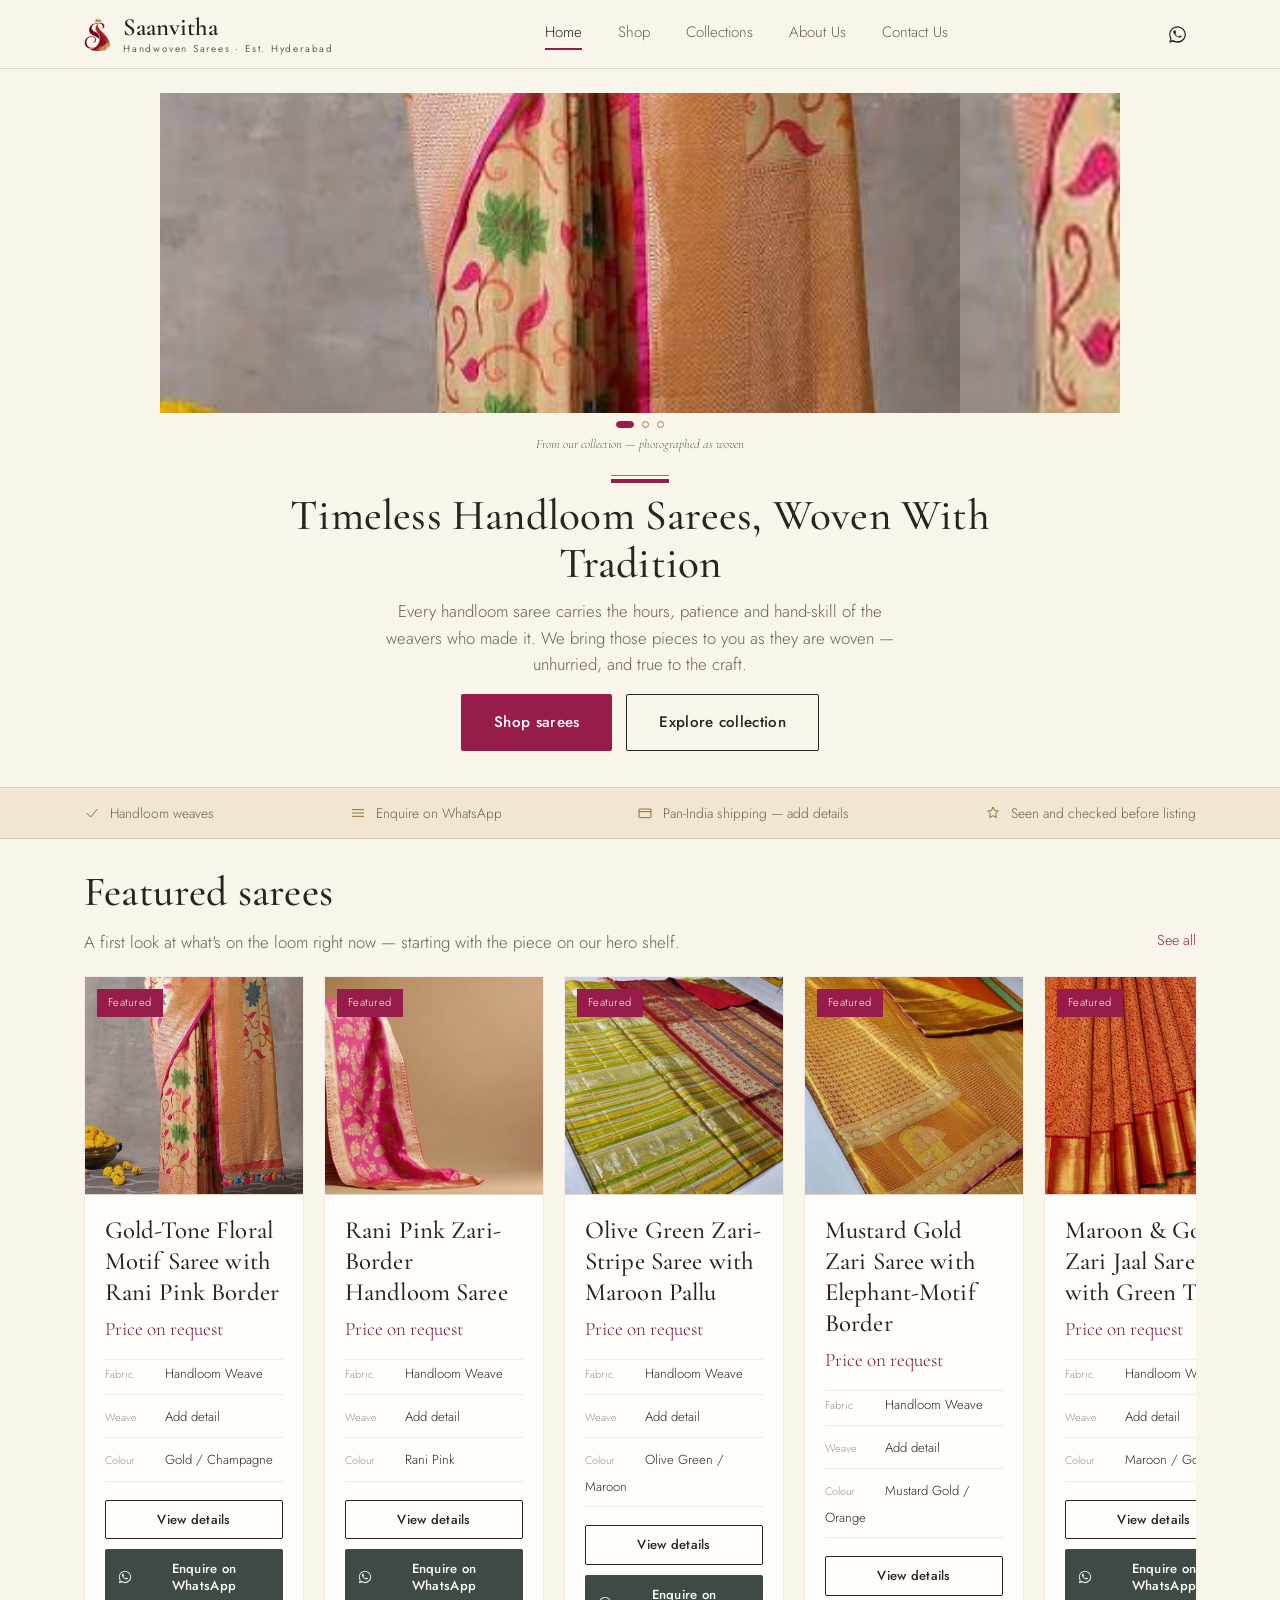
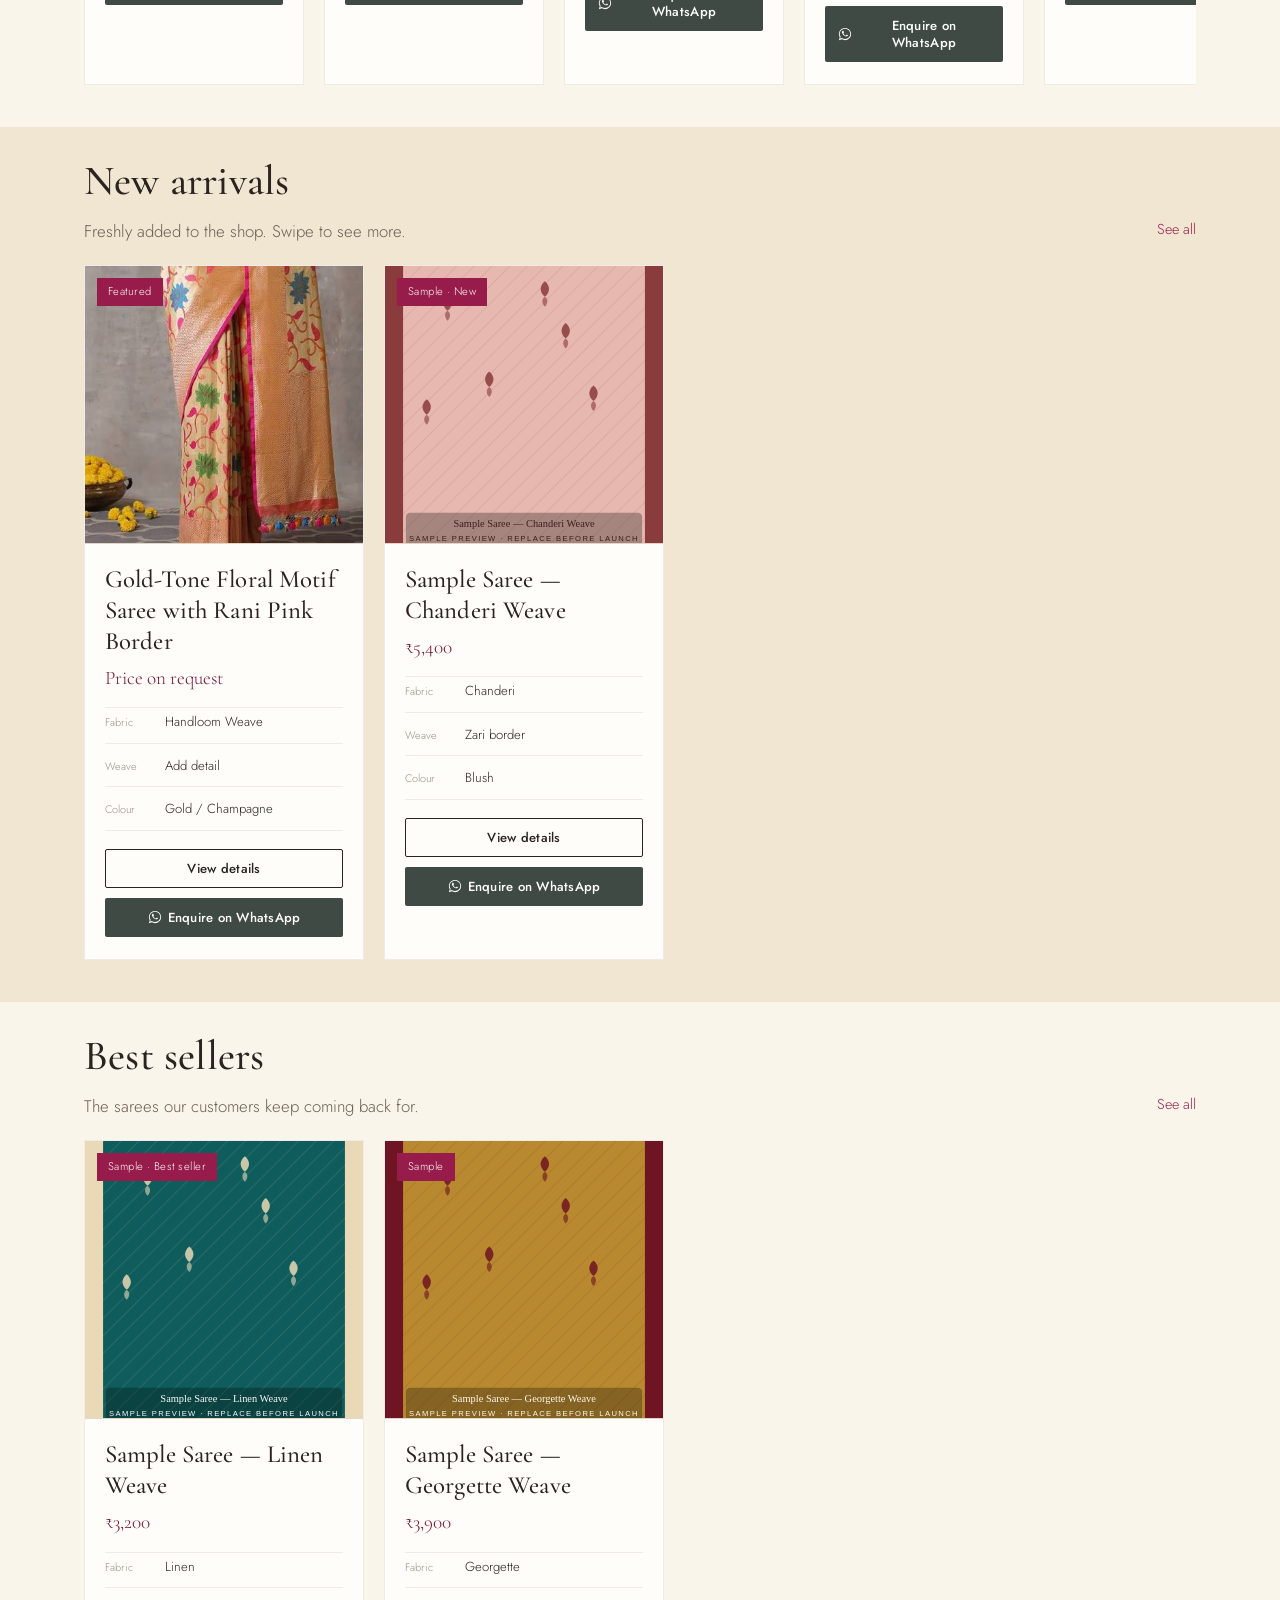
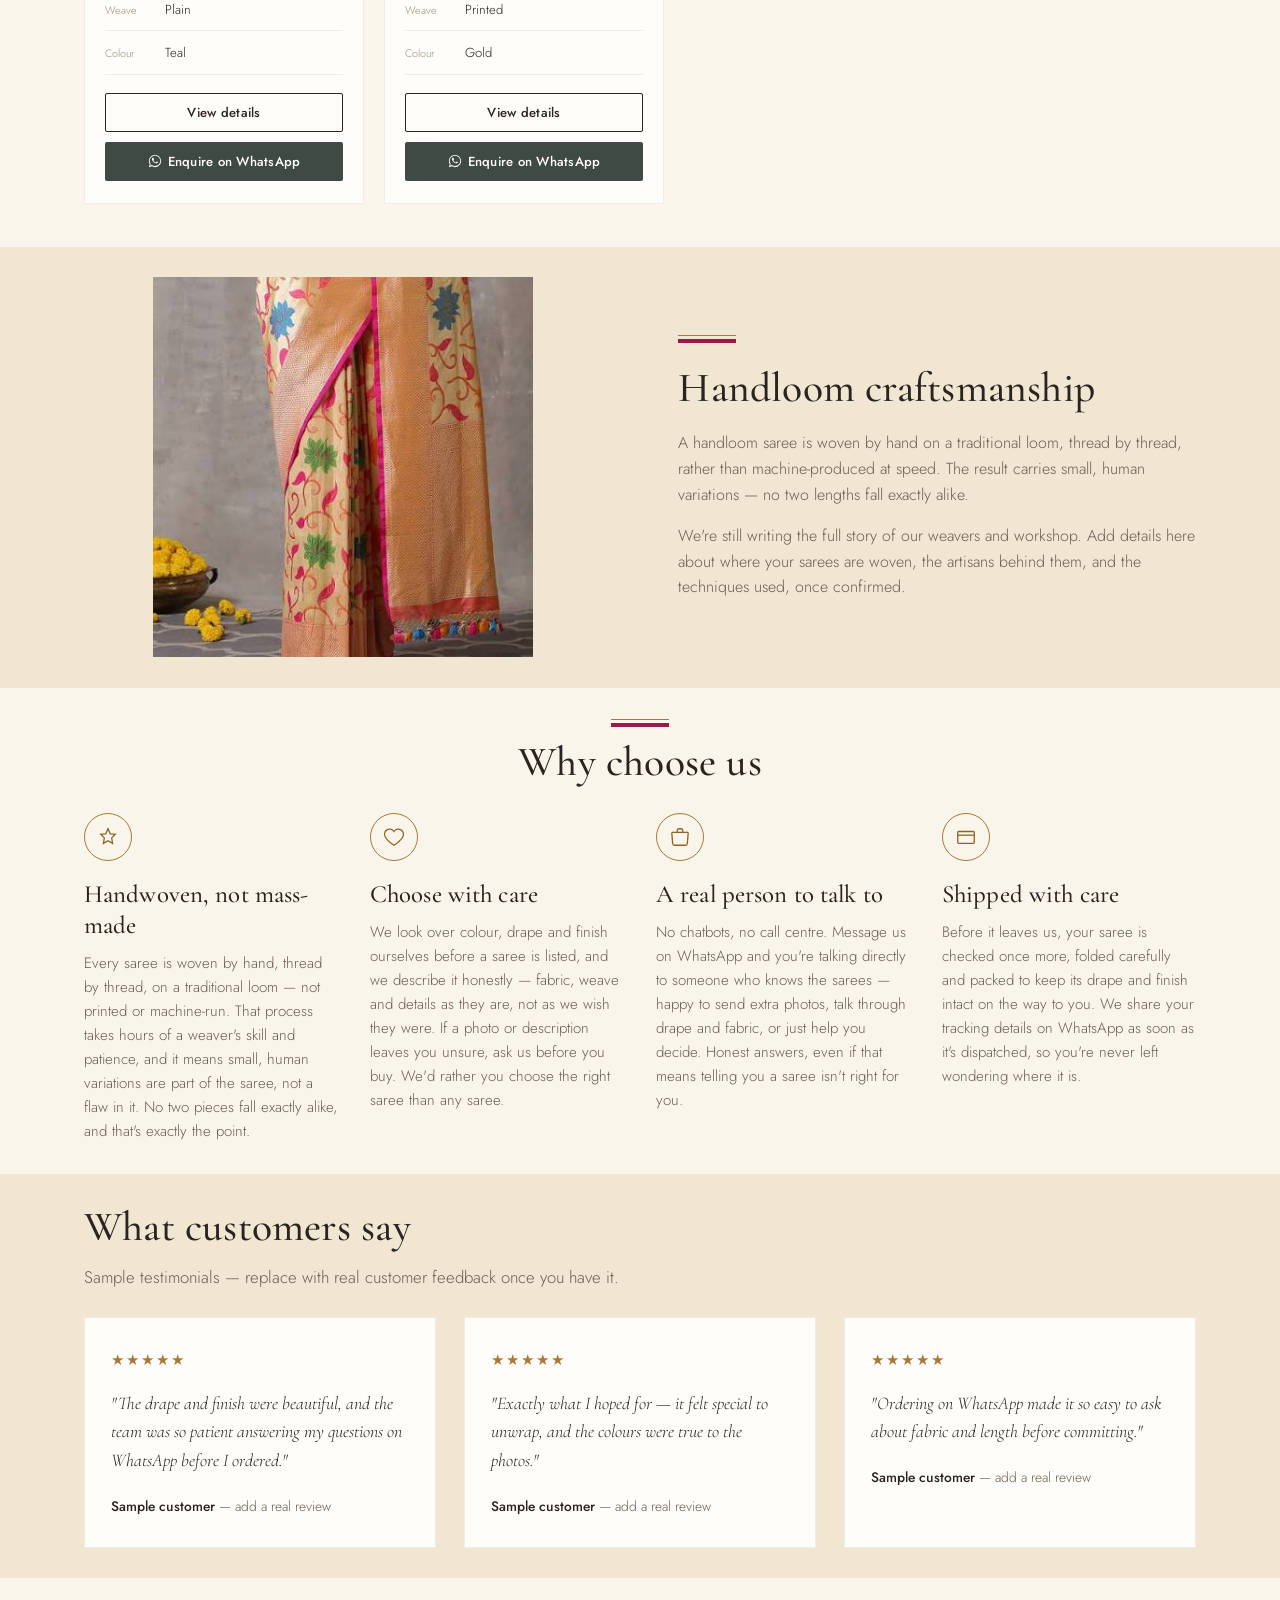
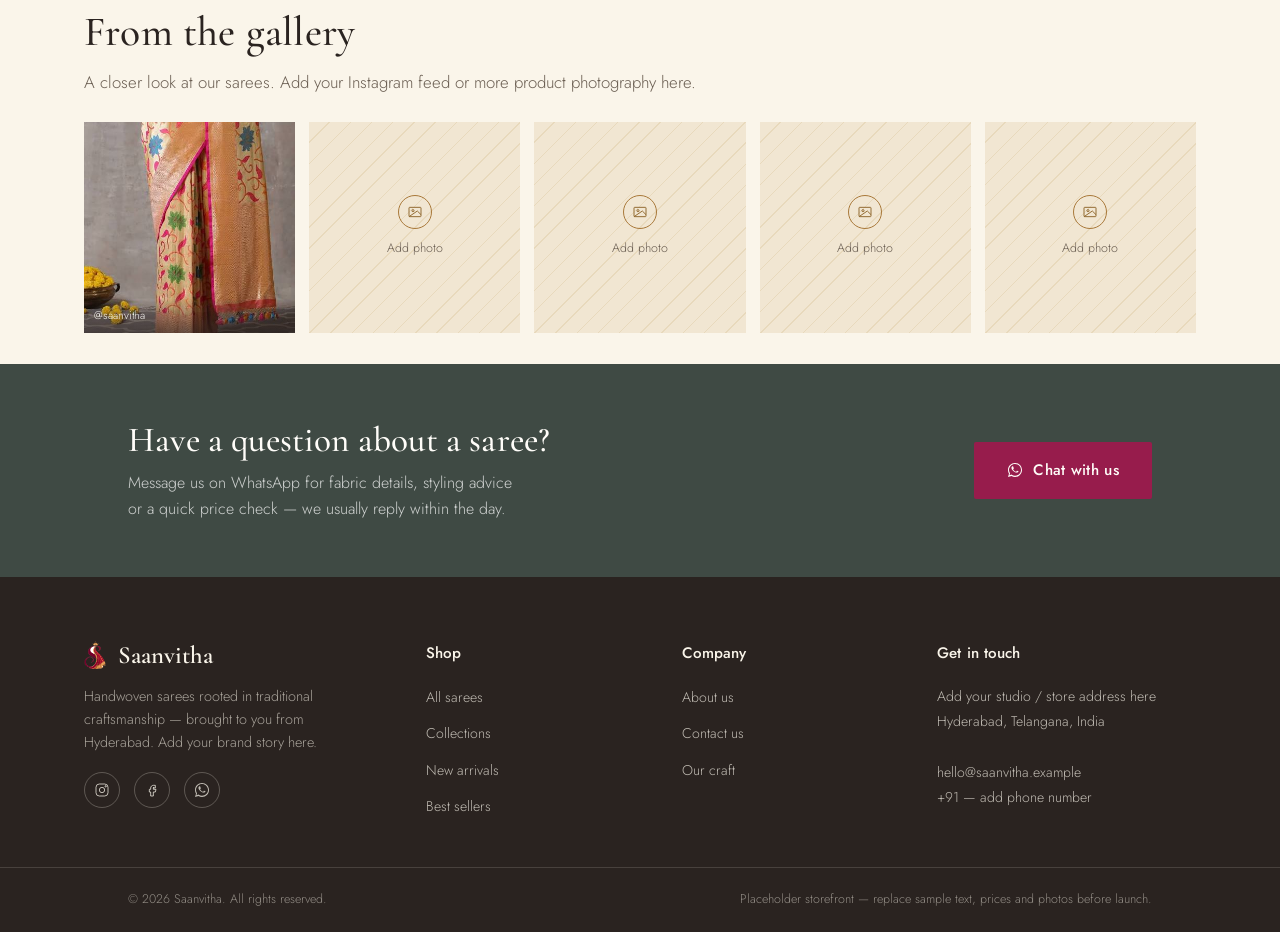
==== index.html @ 5c41a3f1 "Add files via upload featured sarees are uploaded" ====
<!DOCTYPE html>
<html lang="en">
<head>
<meta charset="UTF-8">
<meta name="viewport" content="width=device-width, initial-scale=1.0">
<!-- SVG favicon omitted: illustrated icon needs raster favicons for crisp small-size rendering -->
<link rel="icon" type="image/png" sizes="32x32" href="images/favicon-32.png">
<link rel="icon" type="image/png" sizes="192x192" href="images/favicon-192.png">
<link rel="apple-touch-icon" href="images/apple-touch-icon.png">
<link rel="preconnect" href="https://fonts.googleapis.com">
<link rel="preconnect" href="https://fonts.gstatic.com" crossorigin>
<link href="https://fonts.googleapis.com/css2?family=Cormorant+Garamond:ital,wght@0,400;0,500;0,600;1,400;1,500&family=Jost:wght@300;400;500;600&display=swap" rel="stylesheet">
<link rel="stylesheet" href="css/styles.css?v=26">
  <title>Timeless Handloom Sarees, Woven With Tradition | Saanvitha</title>
  <meta name="description" content="Shop authentic handloom sarees. Enquire and order directly on WhatsApp.">
</head>
<body>
  <header class="site-header">
    <div class="header-inner">
      <a href="index.html" class="brand"><img src="images/logo-icon-illustrated.png" alt="" class="brand-icon" width="27" height="34"><span class="brand-text">Saanvitha<span class="tagline">Handwoven Sarees &middot; Est. Hyderabad</span></span></a>
      <nav class="main-nav" aria-label="Primary">
        <a href="index.html" class="active">Home</a>
        <a href="shop.html">Shop</a>
        <a href="collections.html">Collections</a>
        <a href="about.html">About Us</a>
        <a href="contact.html">Contact Us</a>
      </nav>
      <div class="header-actions">
        <a href="https://wa.me/919999999999?text=Hi%20Saanvitha%2C%20I%20would%20like%20to%20know%20more%20about%20your%20sarees." target="_blank" rel="noopener" class="icon-btn" aria-label="Chat on WhatsApp">
          <svg viewBox="0 0 32 32" fill="currentColor"><path d="M16 2C8.3 2 2 8.3 2 16c0 2.6.7 5.1 2 7.3L2 30l6.9-1.8c2.1 1.2 4.5 1.8 7.1 1.8 7.7 0 14-6.3 14-14S23.7 2 16 2zm0 25.3c-2.3 0-4.5-.6-6.4-1.8l-.5-.3-4.1 1.1 1.1-4-.3-.5C4.6 20 4 18 4 16 4 9.4 9.4 4 16 4s12 5.4 12 12-5.4 11.3-12 11.3zm6.6-8.4c-.4-.2-2.1-1-2.4-1.2-.3-.1-.6-.2-.8.2-.2.4-.9 1.2-1.1 1.4-.2.2-.4.3-.8.1-.4-.2-1.6-.6-3-1.9-1.1-1-1.9-2.2-2.1-2.6-.2-.4 0-.6.2-.8.2-.2.4-.4.6-.7.2-.2.3-.4.4-.7.1-.3 0-.5 0-.7-.1-.2-.8-2-1.1-2.7-.3-.7-.6-.6-.8-.6h-.7c-.2 0-.6.1-.9.4-.3.4-1.2 1.1-1.2 2.8s1.2 3.2 1.4 3.4c.2.2 2.4 3.7 5.9 5.1.8.3 1.5.6 2 .7.8.3 1.6.2 2.2.1.7-.1 2.1-.9 2.4-1.7.3-.8.3-1.5.2-1.7-.1-.2-.3-.3-.7-.5z"/></svg>
        </a>
        <button class="menu-toggle" aria-label="Toggle menu" aria-expanded="false">
          <span></span><span></span><span></span>
        </button>
      </div>
    </div>
  </header>
  <nav class="mobile-nav" aria-label="Primary mobile">
        <a href="index.html" class="active">Home</a>
        <a href="shop.html">Shop</a>
        <a href="collections.html">Collections</a>
        <a href="about.html">About Us</a>
        <a href="contact.html">Contact Us</a>
      </nav>
  <section class="hero">
    <div class="container">
      <div class="hero-copy">
        <div class="kinara" aria-hidden="true"></div>
        <h1>Timeless Handloom Sarees, Woven With Tradition</h1>
        <p class="lede">Every handloom saree carries the hours, patience and hand-skill of the weavers who made it. We bring those pieces to you as they are woven &mdash; unhurried, and true to the craft.</p>
        <div class="hero-ctas">
          <a href="shop.html" class="btn btn-primary">Shop sarees</a>
          <a href="collections.html" class="btn btn-outline">Explore collection</a>
        </div>
      </div>
      <div class="hero-carousel" id="hero-carousel">
        <div class="frame-inner">
          <div class="hero-carousel-track" id="hero-carousel-track">
            <a href="product.html?id=real-01" class="hero-slide" aria-label="View this saree">
              <img src="images/heritage-saree.jpg" alt="Gold-tone handloom saree with a rani pink woven border and floral motifs, draped and photographed in studio" width="407" height="491">
            </a>
            <a href="product.html?id=real-01" class="hero-slide" aria-label="See the border detail on this saree">
              <img src="images/detail-border.jpg" alt="Close-up of the rani pink woven border and floral motifs on the saree" width="440" height="560">
            </a>
            <a href="collections.html" class="hero-slide" aria-label="Browse collections">
              <img src="images/detail-pallu.jpg" alt="Close-up of the pallu and tassel fringe on the saree" width="314" height="262">
            </a>
          </div>
        </div>
        <div class="hero-carousel-dots" id="hero-carousel-dots"></div>
        <p class="hero-carousel-caption">From our collection &mdash; photographed as woven</p>
      </div>
    </div>
  </section>

  <div class="trust-strip">
    <ul>
      <li><svg viewBox="0 0 24 24" fill="none" stroke="currentColor" stroke-width="1.4"><path d="M4 12l6 6L20 6"/></svg> Handloom weaves</li>
      <li><svg viewBox="0 0 24 24" fill="none" stroke="currentColor" stroke-width="1.4"><path d="M3 7h18M3 12h18M3 17h18"/></svg> Enquire on WhatsApp</li>
      <li><svg viewBox="0 0 24 24" fill="none" stroke="currentColor" stroke-width="1.4"><rect x="3" y="6" width="18" height="13" rx="1"/><path d="M3 10h18"/></svg> Pan-India shipping &mdash; add details</li>
      <li><svg viewBox="0 0 24 24" fill="none" stroke="currentColor" stroke-width="1.4"><path d="M12 3l2.5 5.5L20 9l-4 4 1 6-5-3-5 3 1-6-4-4 5.5-.5z"/></svg> Seen and checked before listing</li>
    </ul>
  </div>

  <section class="section">
    <div class="container">
      <div class="section-head-row">
        <div class="section-head">
          <h2>Featured sarees</h2>
          <p>A first look at what's on the loom right now &mdash; starting with the piece on our hero shelf.</p>
        </div>
        <a href="shop.html?section=featured" class="see-all">See all</a>
      </div>
      <div class="rail" id="featured-grid"></div>
    </div>
  </section>

  <section class="section alt">
    <div class="container">
      <div class="section-head-row">
        <div class="section-head">
          <h2>New arrivals</h2>
          <p>Freshly added to the shop. Swipe to see more.</p>
        </div>
        <a href="shop.html?section=new" class="see-all">See all</a>
      </div>
      <div class="rail" id="arrivals-rail"></div>
    </div>
  </section>

  <section class="section">
    <div class="container">
      <div class="section-head-row">
        <div class="section-head">
          <h2>Best sellers</h2>
          <p>The sarees our customers keep coming back for.</p>
        </div>
        <a href="shop.html?section=bestseller" class="see-all">See all</a>
      </div>
      <div class="rail" id="sellers-rail"></div>
    </div>
  </section>

  <section class="section alt" id="craft">
    <div class="container">
      <div class="story-block">
        <div class="story-media">
          <img src="images/heritage-saree.jpg" alt="Detail of the handwoven saree showing its border and floral motifs">
        </div>
        <div class="story-copy">
          <div class="kinara"></div>
          <h2>Handloom craftsmanship</h2>
          <p>A handloom saree is woven by hand on a traditional loom, thread by thread, rather than machine-produced at speed. The result carries small, human variations &mdash; no two lengths fall exactly alike.</p>
          <p>We're still writing the full story of our weavers and workshop. Add details here about where your sarees are woven, the artisans behind them, and the techniques used, once confirmed.</p>
        </div>
      </div>
    </div>
  </section>

  <section class="section">
    <div class="container">
      <div class="section-head center" style="margin-left:auto;margin-right:auto;">
        <div class="kinara" style="align-self:center;"></div>
        <h2>Why choose us</h2>
      </div>
      <div class="value-grid">
        <div class="value-card">
          <div class="icon"><svg viewBox="0 0 24 24" fill="none" stroke="currentColor" stroke-width="1.4"><path d="M12 3l2.5 5.5L20 9l-4 4 1 6-5-3-5 3 1-6-4-4 5.5-.5z"/></svg></div>
          <h3>Handwoven, not mass-made</h3>
          <p>Every saree is woven by hand, thread by thread, on a traditional loom &mdash; not printed or machine-run. That process takes hours of a weaver's skill and patience, and it means small, human variations are part of the saree, not a flaw in it. No two pieces fall exactly alike, and that's exactly the point.</p>
        </div>
        <div class="value-card">
          <div class="icon"><svg viewBox="0 0 24 24" fill="none" stroke="currentColor" stroke-width="1.4"><path d="M12 21s-7-4.5-9.5-9A5.5 5.5 0 0112 6a5.5 5.5 0 019.5 6c-2.5 4.5-9.5 9-9.5 9z"/></svg></div>
          <h3>Choose with care</h3>
          <p>We look over colour, drape and finish ourselves before a saree is listed, and we describe it honestly &mdash; fabric, weave and details as they are, not as we wish they were. If a photo or description leaves you unsure, ask us before you buy. We'd rather you choose the right saree than any saree.</p>
        </div>
        <div class="value-card">
          <div class="icon"><svg viewBox="0 0 24 24" fill="none" stroke="currentColor" stroke-width="1.4"><path d="M3 7h18M3 7l1 12a2 2 0 002 2h12a2 2 0 002-2L21 7M9 7V5a2 2 0 012-2h2a2 2 0 012 2v2"/></svg></div>
          <h3>A real person to talk to</h3>
          <p>No chatbots, no call centre. Message us on WhatsApp and you're talking directly to someone who knows the sarees &mdash; happy to send extra photos, talk through drape and fabric, or just help you decide. Honest answers, even if that means telling you a saree isn't right for you.</p>
        </div>
        <div class="value-card">
          <div class="icon"><svg viewBox="0 0 24 24" fill="none" stroke="currentColor" stroke-width="1.4"><rect x="3" y="6" width="18" height="13" rx="1"/><path d="M3 10h18"/></svg></div>
          <h3>Shipped with care</h3>
          <p>Before it leaves us, your saree is checked once more, folded carefully and packed to keep its drape and finish intact on the way to you. We share your tracking details on WhatsApp as soon as it's dispatched, so you're never left wondering where it is.</p>
        </div>
      </div>
    </div>
  </section>

  <section class="section alt">
    <div class="container">
      <div class="section-head">
        <h2>What customers say</h2>
        <p>Sample testimonials &mdash; replace with real customer feedback once you have it.</p>
      </div>
      <div class="testimonial-grid">
        <div class="testimonial">
          <div class="stars">&#9733;&#9733;&#9733;&#9733;&#9733;</div>
          <p>"The drape and finish were beautiful, and the team was so patient answering my questions on WhatsApp before I ordered."</p>
          <footer><strong>Sample customer</strong> &mdash; add a real review</footer>
        </div>
        <div class="testimonial">
          <div class="stars">&#9733;&#9733;&#9733;&#9733;&#9733;</div>
          <p>"Exactly what I hoped for &mdash; it felt special to unwrap, and the colours were true to the photos."</p>
          <footer><strong>Sample customer</strong> &mdash; add a real review</footer>
        </div>
        <div class="testimonial">
          <div class="stars">&#9733;&#9733;&#9733;&#9733;&#9733;</div>
          <p>"Ordering on WhatsApp made it so easy to ask about fabric and length before committing."</p>
          <footer><strong>Sample customer</strong> &mdash; add a real review</footer>
        </div>
      </div>
    </div>
  </section>

  <section class="section">
    <div class="container">
      <div class="section-head">
        <h2>From the gallery</h2>
        <p>A closer look at our sarees. Add your Instagram feed or more product photography here.</p>
      </div>
      <div class="gallery-grid">
        <div class="g-item real"><img src="images/heritage-saree.jpg" alt="Handloom saree detail"></div>
        <div class="g-item"><div class="placeholder-media"><div class="ph-mark"><svg viewBox="0 0 24 24" fill="none" stroke="currentColor" stroke-width="1.4"><rect x="3" y="5" width="18" height="14" rx="1"/><circle cx="9" cy="10" r="1.6"/><path d="M21 16l-5.5-5.5L3 19"/></svg></div><span>Add photo</span></div></div>
        <div class="g-item"><div class="placeholder-media"><div class="ph-mark"><svg viewBox="0 0 24 24" fill="none" stroke="currentColor" stroke-width="1.4"><rect x="3" y="5" width="18" height="14" rx="1"/><circle cx="9" cy="10" r="1.6"/><path d="M21 16l-5.5-5.5L3 19"/></svg></div><span>Add photo</span></div></div>
        <div class="g-item"><div class="placeholder-media"><div class="ph-mark"><svg viewBox="0 0 24 24" fill="none" stroke="currentColor" stroke-width="1.4"><rect x="3" y="5" width="18" height="14" rx="1"/><circle cx="9" cy="10" r="1.6"/><path d="M21 16l-5.5-5.5L3 19"/></svg></div><span>Add photo</span></div></div>
        <div class="g-item"><div class="placeholder-media"><div class="ph-mark"><svg viewBox="0 0 24 24" fill="none" stroke="currentColor" stroke-width="1.4"><rect x="3" y="5" width="18" height="14" rx="1"/><circle cx="9" cy="10" r="1.6"/><path d="M21 16l-5.5-5.5L3 19"/></svg></div><span>Add photo</span></div></div>
      </div>
    </div>
  </section>
  <section class="wa-banner">
    <div class="container">
      <div>
        <h2>Have a question about a saree?</h2>
        <p>Message us on WhatsApp for fabric details, styling advice or a quick price check &mdash; we usually reply within the day.</p>
      </div>
      <a href="https://wa.me/919999999999?text=Hi%20Saanvitha%2C%20I%20have%20a%20question%20about%20your%20sarees." target="_blank" rel="noopener" class="btn btn-primary">
        <svg class="wa-icon" viewBox="0 0 32 32" fill="currentColor"><path d="M16 2C8.3 2 2 8.3 2 16c0 2.6.7 5.1 2 7.3L2 30l6.9-1.8c2.1 1.2 4.5 1.8 7.1 1.8 7.7 0 14-6.3 14-14S23.7 2 16 2zm0 25.3c-2.3 0-4.5-.6-6.4-1.8l-.5-.3-4.1 1.1 1.1-4-.3-.5C4.6 20 4 18 4 16 4 9.4 9.4 4 16 4s12 5.4 12 12-5.4 11.3-12 11.3zm6.6-8.4c-.4-.2-2.1-1-2.4-1.2-.3-.1-.6-.2-.8.2-.2.4-.9 1.2-1.1 1.4-.2.2-.4.3-.8.1-.4-.2-1.6-.6-3-1.9-1.1-1-1.9-2.2-2.1-2.6-.2-.4 0-.6.2-.8.2-.2.4-.4.6-.7.2-.2.3-.4.4-.7.1-.3 0-.5 0-.7-.1-.2-.8-2-1.1-2.7-.3-.7-.6-.6-.8-.6h-.7c-.2 0-.6.1-.9.4-.3.4-1.2 1.1-1.2 2.8s1.2 3.2 1.4 3.4c.2.2 2.4 3.7 5.9 5.1.8.3 1.5.6 2 .7.8.3 1.6.2 2.2.1.7-.1 2.1-.9 2.4-1.7.3-.8.3-1.5.2-1.7-.1-.2-.3-.3-.7-.5z"/></svg>
        Chat with us
      </a>
    </div>
  </section>

  <footer class="site-footer">
    <div class="footer-top">
      <div class="footer-brand">
        <a href="index.html" class="brand"><img src="images/logo-icon-illustrated.png" alt="" class="brand-icon" width="22" height="28"><span class="brand-text">Saanvitha</span></a>
        <p>Handwoven sarees rooted in traditional craftsmanship &mdash; brought to you from Hyderabad. Add your brand story here.</p>
        <div class="social-row">
          <a href="#" aria-label="Instagram"><svg viewBox="0 0 24 24" fill="none" stroke="currentColor" stroke-width="1.5"><rect x="3" y="3" width="18" height="18" rx="5"/><circle cx="12" cy="12" r="4"/><circle cx="17.5" cy="6.5" r="1"/></svg></a>
          <a href="#" aria-label="Facebook"><svg viewBox="0 0 24 24" fill="none" stroke="currentColor" stroke-width="1.5"><path d="M14 9h3V5h-3c-2.2 0-4 1.8-4 4v2H8v4h2v6h4v-6h3l1-4h-4V9c0-.6.4-1 1-1z"/></svg></a>
          <a href="https://wa.me/919999999999?text=Hi%20Saanvitha%21" target="_blank" rel="noopener" aria-label="WhatsApp"><svg viewBox="0 0 32 32" fill="currentColor"><path d="M16 2C8.3 2 2 8.3 2 16c0 2.6.7 5.1 2 7.3L2 30l6.9-1.8c2.1 1.2 4.5 1.8 7.1 1.8 7.7 0 14-6.3 14-14S23.7 2 16 2zm0 25.3c-2.3 0-4.5-.6-6.4-1.8l-.5-.3-4.1 1.1 1.1-4-.3-.5C4.6 20 4 18 4 16 4 9.4 9.4 4 16 4s12 5.4 12 12-5.4 11.3-12 11.3zm6.6-8.4c-.4-.2-2.1-1-2.4-1.2-.3-.1-.6-.2-.8.2-.2.4-.9 1.2-1.1 1.4-.2.2-.4.3-.8.1-.4-.2-1.6-.6-3-1.9-1.1-1-1.9-2.2-2.1-2.6-.2-.4 0-.6.2-.8.2-.2.4-.4.6-.7.2-.2.3-.4.4-.7.1-.3 0-.5 0-.7-.1-.2-.8-2-1.1-2.7-.3-.7-.6-.6-.8-.6h-.7c-.2 0-.6.1-.9.4-.3.4-1.2 1.1-1.2 2.8s1.2 3.2 1.4 3.4c.2.2 2.4 3.7 5.9 5.1.8.3 1.5.6 2 .7.8.3 1.6.2 2.2.1.7-.1 2.1-.9 2.4-1.7.3-.8.3-1.5.2-1.7-.1-.2-.3-.3-.7-.5z"/></svg></a>
        </div>
      </div>
      <div class="footer-col">
        <h4>Shop</h4>
        <ul>
          <li><a href="shop.html">All sarees</a></li>
          <li><a href="collections.html">Collections</a></li>
          <li><a href="shop.html">New arrivals</a></li>
          <li><a href="shop.html">Best sellers</a></li>
        </ul>
      </div>
      <div class="footer-col">
        <h4>Company</h4>
        <ul>
          <li><a href="about.html">About us</a></li>
          <li><a href="contact.html">Contact us</a></li>
          <li><a href="about.html#craft">Our craft</a></li>
        </ul>
      </div>
      <div class="footer-col">
        <h4>Get in touch</h4>
        <address>
          Add your studio / store address here<br>
          Hyderabad, Telangana, India<br><br>
          <a href="mailto:hello@saanvitha.example">hello@saanvitha.example</a><br>
          <a href="tel:+91XXXXXXXXXX">+91 &mdash; add phone number</a>
        </address>
      </div>
    </div>
    <div class="footer-bottom">
      <div class="container">
        <span>&copy; 2026 Saanvitha. All rights reserved.</span>
        <span>Placeholder storefront &mdash; replace sample text, prices and photos before launch.</span>
      </div>
    </div>
  </footer>

  <script src="js/products.js?v=26"></script>
  <script src="js/main.js?v=26"></script>
</body>
</html>
---- css/styles.css ----
/* =========================================================
   Saanvitha — Design System
   A premium handloom-saree storefront.
   Palette, type and the "kinara" (border) motif are drawn
   directly from the uploaded saree: warm gold ground, deep
   rani-pink border, muted teal backdrop, marigold accents.
   ========================================================= */

:root{
  --cream:      #FAF5EA;
  --paper:      #F1E6D2;
  --paper-deep: #E8D9BC;
  --ink:        #2A2320;
  --ink-soft:   #6B5F53;
  --ink-faint:  #9C9084;
  --gold:       #A9793A;
  --gold-deep:  #8C6428;
  --rani:       #971C4C;
  --rani-deep:  #77163C;
  --teal:       #3F4A44;
  --teal-deep:  #2E3733;
  --line:       rgba(42,35,32,0.14);
  --line-soft:  rgba(42,35,32,0.08);
  --white:      #FFFDF9;

  --radius: 2px;
  --radius-lg: 3px;

  --font-display: "Cormorant Garamond", "Times New Roman", serif;
  --font-body: "Jost", "Segoe UI", sans-serif;

  --maxw: 1240px;
  --gutter: clamp(20px, 5vw, 64px);

  --ease: cubic-bezier(.4,0,.2,1);
}

*, *::before, *::after{ box-sizing: border-box; }
html{ scroll-behavior: smooth; overflow-x: hidden; width: 100%; }

@media (prefers-reduced-motion: reduce){
  html{ scroll-behavior: auto; }
  *, *::before, *::after{ animation-duration: 0.001ms !important; animation-iteration-count: 1 !important; transition-duration: 0.001ms !important; }
}

body{
  margin:0;
  overflow-x: hidden;
  width: 100%;
  max-width: 100vw;
  background: var(--cream);
  color: var(--ink);
  font-family: var(--font-body);
  font-weight: 300;
  font-size: 16px;
  line-height: 1.6;
  -webkit-font-smoothing: antialiased;
}

img{ max-width:100%; display:block; }
a{ color:inherit; text-decoration:none; }
ul{ margin:0; padding:0; list-style:none; }
button{ font-family:inherit; cursor:pointer; }
input, select{ font-family:inherit; }

h1,h2,h3,h4{
  font-family: var(--font-display);
  font-weight: 500;
  color: var(--ink);
  margin: 0;
  letter-spacing: 0.005em;
}

h1{ font-size: clamp(2.4rem, 5vw, 4rem); line-height: 1.08; font-weight: 500; }
h2{ font-size: clamp(1.8rem, 3.4vw, 2.6rem); line-height: 1.15; }
h3{ font-size: clamp(1.3rem, 2vw, 1.55rem); line-height: 1.25; }

p{ margin: 0; }

.container{
  max-width: var(--maxw);
  margin: 0 auto;
  padding: 0 var(--gutter);
}

:focus-visible{
  outline: 2px solid var(--rani);
  outline-offset: 3px;
}

/* ---------- Kinara motif: the site's signature mark ----------
   Two stacked rules — a fine gold thread over a broader rani-pink
   band — echo the woven border that runs along the saree itself.
   Used wherever the design needs one deliberate accent. */
.kinara{
  width: 58px;
  height: 8px;
  position: relative;
}
.kinara::before, .kinara::after{
  content:"";
  position:absolute;
  left:0;
  width:100%;
}
.kinara::before{ top:0; height:1px; background: var(--gold); }
.kinara::after{ top:4px; height:4px; background: var(--rani); }

.kinara-rule{
  border: none;
  border-top: 1px solid var(--gold);
  position: relative;
  margin: 0;
}
.kinara-rule::after{
  content:"";
  display:block;
  height:3px;
  background: var(--rani);
  width: 100%;
  margin-top: 3px;
}

.section-head{
  display:flex;
  flex-direction: column;
  align-items: flex-start;
  gap: 12px;
  margin-bottom: 26px;
  max-width: 640px;
}
.section-head.center{ align-items:center; text-align:center; margin-left:auto; margin-right:auto; }

.section-head-row{
  display:flex;
  justify-content:space-between;
  align-items:flex-end;
  gap:20px;
  margin-bottom:20px;
  flex-wrap:wrap;
}
.section-head-row .section-head{ margin-bottom:0; }
.see-all{
  font-size:0.9rem;
  color: var(--rani);
  white-space:nowrap;
  padding-bottom:3px;
  border-bottom:1px solid transparent;
  transition: border-color .2s var(--ease);
  flex:none;
  margin-left: auto;
}
.see-all:hover{ border-bottom-color: var(--rani); }
.section-head p{ color: var(--ink-soft); font-size: 1.05rem; }

/* ---------- Buttons ---------- */
.btn{
  display: inline-flex;
  align-items: center;
  gap: 10px;
  min-width: 0;
  padding: 15px 32px;
  font-family: var(--font-body);
  font-size: 0.95rem;
  font-weight: 500;
  letter-spacing: 0.02em;
  border: 1px solid transparent;
  border-radius: var(--radius);
  transition: background-color .25s var(--ease), color .25s var(--ease), border-color .25s var(--ease);
  white-space: nowrap;
}
.btn-primary{
  background: var(--rani);
  color: var(--white);
}
.btn-primary:hover{ background: var(--rani-deep); }

.btn-outline{
  background: transparent;
  color: var(--ink);
  border-color: var(--ink);
}
.btn-outline:hover{ background: var(--ink); color: var(--cream); }

.btn-ghost{
  background: transparent;
  color: var(--rani);
  border-color: var(--rani);
}
.btn-ghost:hover{ background: var(--rani); color: var(--white); }

.btn-whatsapp{
  background: var(--teal);
  color: var(--white);
}
.btn-whatsapp:hover{ background: var(--teal-deep); }

.btn-block{ width:100%; justify-content:center; }
.btn-sm{ padding: 10px 16px; font-size: 0.85rem; white-space: normal; text-align: center; line-height: 1.3; }

.wa-icon{ width:16px; height:16px; flex:none; }

/* ---------- Header ---------- */
.site-header{
  position: sticky;
  top: 0;
  z-index: 40;
  background: rgba(250,245,234,0.94);
  backdrop-filter: blur(6px);
  border-bottom: 1px solid var(--line);
}
.header-inner{
  display:flex;
  align-items:center;
  justify-content: space-between;
  padding: 14px var(--gutter);
  max-width: var(--maxw);
  margin: 0 auto;
  gap: 24px;
}
.brand{
  font-family: var(--font-display);
  font-size: 1.55rem;
  font-weight: 600;
  color: var(--ink);
  display:flex;
  flex-direction: row;
  align-items: center;
  gap: 12px;
  line-height: 1.05;
}
.brand-icon{ height:34px; width:auto; flex:none; }
.brand-text{ display:flex; flex-direction:column; }
.brand-text .tagline{
  font-family: var(--font-body);
  font-size: 0.62rem;
  font-weight: 400;
  letter-spacing: 0.18em;
  color: var(--ink-soft);
  margin-top: 4px;
}
.footer-brand .brand-icon{ height:28px; filter: brightness(1.1); }

.main-nav{ display:flex; gap: 36px; }
.main-nav a{
  font-size: 0.94rem;
  color: var(--ink-soft);
  position: relative;
  padding-bottom: 4px;
  transition: color .2s var(--ease);
}
.main-nav a:hover, .main-nav a.active{ color: var(--ink); }
.main-nav a.active::after{
  content:"";
  position:absolute;
  left:0; right:0; bottom:-2px;
  height:2px;
  background: var(--rani);
}

/* Mobile off-canvas menu — a separate element from .main-nav (not nested inside
   the sticky header), so position:fixed works correctly even in strict WebKit
   in-app browsers. Hidden by default; only shown and made fixed inside the
   mobile media query below. */
.mobile-nav{ display:none; }

.header-actions{ display:flex; align-items:center; gap: 18px; }
.icon-btn{
  width:38px; height:38px;
  display:flex; align-items:center; justify-content:center;
  color: var(--ink);
}
.icon-btn svg{ width:19px; height:19px; }

.menu-toggle{
  display:none;
  width:40px; height:40px;
  border:none; background:none;
  flex-direction: column;
  align-items:center;
  justify-content:center;
  gap:5px;
}
.menu-toggle span{
  width:22px; height:1px; background: var(--ink); display:block;
  transition: transform .25s var(--ease), opacity .25s var(--ease);
}
.menu-toggle.open span:nth-child(1){ transform: translateY(6px) rotate(45deg); }
.menu-toggle.open span:nth-child(2){ opacity:0; }
.menu-toggle.open span:nth-child(3){ transform: translateY(-6px) rotate(-45deg); }

/* ---------- Hero ---------- */
.hero{
  padding: clamp(16px, 2vw, 24px) 0 clamp(24px, 3vw, 36px);
  position: relative;
  overflow: hidden;
}
.hero .container{
  display:flex;
  flex-direction: column;
  align-items: center;
  text-align: center;
  gap: clamp(14px, 2vw, 20px);
}
.hero-copy{ display:flex; flex-direction:column; align-items:center; max-width:720px; }
.hero-copy .kinara{ margin: 0 auto 8px; }
.hero-copy .eyebrow-mark{ margin-bottom: 8px; }
.hero-copy h1{ margin-bottom: 10px; font-size: clamp(1.9rem, 3.4vw, 2.7rem); line-height: 1.12; }
.hero-copy .lede{
  font-size: 1.05rem;
  color: var(--ink-soft);
  max-width: 52ch;
  margin-bottom: 16px;
}
.hero-ctas{ display:flex; gap:14px; flex-wrap:wrap; justify-content:center; }

.hero-carousel{
  position: relative;
  justify-self: center;
  width: 100%;
  max-width: 960px;
  order: -1;
}
.hero-carousel .frame-inner{
  background: transparent;
  padding: 0;
  overflow: hidden;
}
.hero-carousel-track{
  display:flex;
  aspect-ratio: 5/2;
  max-height: 320px;
  background: var(--paper);
  transition: transform .55s var(--ease);
  touch-action: pan-y;
}
.hero-slide{
  flex: 0 0 100%;
  width: 100%;
  height: 100%;
  display:block;
}
.hero-slide img{
  width:100%; height:100%; object-fit:cover;
  pointer-events: none;
  -webkit-user-drag: none;
}
.hero-carousel-dots{
  display:flex;
  justify-content:center;
  gap:8px;
  margin-top:8px;
}
.hero-carousel-dots button{
  width:7px; height:7px;
  padding:0;
  border-radius:50%;
  border:1px solid var(--gold);
  background: transparent;
  transition: background-color .2s var(--ease), width .2s var(--ease);
}
.hero-carousel-dots button.active{
  background: var(--rani);
  border-color: var(--rani);
  width:18px;
  border-radius:4px;
}
.hero-carousel-caption{
  margin-top: 6px;
  text-align:center;
  font-size: 0.8rem;
  color: var(--ink-soft);
  font-style: italic;
  font-family: var(--font-display);
}
.hero-carousel .kinara{ margin: 0 auto 14px; }

/* ---------- Marquee / trust strip ---------- */
.trust-strip{
  border-top: 1px solid var(--line);
  border-bottom: 1px solid var(--line);
  background: var(--paper);
}
.trust-strip ul{
  display:flex;
  justify-content: space-between;
  flex-wrap: wrap;
  gap: 14px 32px;
  padding: 14px var(--gutter);
  max-width: var(--maxw);
  margin: 0 auto;
}
.trust-strip li{
  font-size: 0.86rem;
  color: var(--ink-soft);
  display:flex; align-items:center; gap:10px;
}
.trust-strip li svg{ width:16px; height:16px; color: var(--gold-deep); flex:none; }

/* ---------- Sections ---------- */
.section{ padding: clamp(24px, 2.4vw, 36px) 0; }
.section.alt{ background: var(--paper); }
.section-foot{ margin-top: 40px; }

/* ---------- Product grid & cards ---------- */
.product-grid{
  display:grid;
  grid-template-columns: repeat(4, 1fr);
  gap: clamp(20px, 3vw, 34px);
}
.rail{
  display:grid;
  grid-auto-flow: column;
  grid-auto-columns: minmax(220px, 280px);
  gap: 20px;
  overflow-x: auto;
  padding-bottom: 12px;
  scroll-snap-type: x proximity;
  width: 100%;
  min-width: 0;
}
.rail .product-card{ scroll-snap-align: start; }
.rail::-webkit-scrollbar{ height:6px; }
.rail::-webkit-scrollbar-thumb{ background: var(--line); }

.product-card{
  background: var(--white);
  border: 1px solid var(--line-soft);
  transition: box-shadow .3s var(--ease), transform .3s var(--ease);
}
.product-card:hover{ box-shadow: 0 24px 48px -30px rgba(42,35,32,0.4); transform: translateY(-3px); }

.card-media{
  display:block;
  position:relative;
  aspect-ratio: 1/1;
  background: var(--paper);
  overflow:hidden;
  border-bottom: 1px solid var(--line-soft);
}
.card-media img{ width:100%; height:100%; object-fit:cover; transition: transform .5s var(--ease); }
.product-card:hover .card-media img{ transform: scale(1.045); }

.card-tag{
  position:absolute; top:12px; left:12px;
  background: var(--rani); color: var(--white);
  font-size: 0.7rem; letter-spacing:0.04em;
  padding: 5px 11px;
}

.placeholder-media{
  width:100%; height:100%;
  display:flex; flex-direction:column; align-items:center; justify-content:center; gap:10px;
  background:
    repeating-linear-gradient(135deg, var(--paper) 0px, var(--paper) 14px, var(--paper-deep) 14px, var(--paper-deep) 15px);
  color: var(--ink-soft);
  text-align:center;
  padding: 20px;
}
.placeholder-media .ph-mark{
  width:34px; height:34px;
  border: 1px solid var(--gold);
  border-radius: 50%;
  display:flex; align-items:center; justify-content:center;
  color: var(--gold-deep);
}
.placeholder-media .ph-mark svg{ width:16px; height:16px; }
.placeholder-media span{ font-size: 0.78rem; font-family: var(--font-body); }

.card-body{ padding: 20px 20px 22px; }
.card-body h3{ margin-bottom: 6px; }
.card-body h3 a:hover{ color: var(--rani); }
.card-price{ font-family: var(--font-display); font-size: 1.2rem; color: var(--rani-deep); margin-bottom: 14px; }
.card-price .was{ font-size:0.9rem; color: var(--ink-faint); text-decoration: line-through; margin-left:8px; font-family: var(--font-body); }

.card-meta{
  display:flex;
  flex-direction: column;
  border-top: 1px solid var(--line-soft);
  border-bottom: 1px solid var(--line-soft);
  margin-bottom: 18px;
}
.card-meta div{
  flex:1;
  min-width: 0;
  padding: 8px 0;
  border-top: 1px solid var(--line-soft);
}
.card-meta div:first-child{ border-top:none; padding-top:0; }
.card-meta .label{ display:inline-block; width:60px; font-size: 0.68rem; color: var(--ink-faint); margin-bottom:3px; }
.card-meta .value{ display:inline; font-size: 0.82rem; color: var(--ink); overflow-wrap: anywhere; word-break: break-word; }
.card-meta .value.ph, .ph-text{ color: var(--ink-faint); font-style: italic; }

.card-actions{ display:flex; flex-direction:column; gap:10px; }
.card-actions .btn{ white-space: normal; text-align: center; line-height: 1.3; padding: 10px 12px; gap: 6px; font-size: 0.82rem; }
.card-actions .btn .wa-icon{ width:14px; height:14px; }

/* ---------- Filters (Shop) ---------- */
.shop-layout{
  display:grid;
  grid-template-columns: 260px 1fr;
  gap: 48px;
  align-items:start;
}
.filters{
  border: 1px solid var(--line);
  padding: 28px 24px;
  position: sticky;
  top: 100px;
}
.filters h4{ margin-bottom: 18px; }
.filter-group{ padding: 18px 0; border-top: 1px solid var(--line-soft); }
.filter-group:first-of-type{ border-top:none; padding-top:0; }
.filter-group summary{
  list-style:none;
  display:flex; align-items:center; justify-content:space-between;
  cursor:pointer;
  font-family: var(--font-display);
  font-size: 1.02rem;
  color: var(--ink);
}
.filter-group summary::-webkit-details-marker{ display:none; }
.filter-group summary::after{
  content:"+";
  font-size: 1.1rem;
  color: var(--gold-deep);
  transition: transform .2s var(--ease);
}
.filter-group[open] summary::after{ content:"–"; }
.filter-options{ margin-top:14px; display:flex; flex-direction:column; gap:10px; }
.filter-options label{
  display:flex; align-items:center; gap:10px;
  font-size: 0.88rem; color: var(--ink-soft);
}
.filter-options input[type="checkbox"]{ accent-color: var(--rani); width:15px; height:15px; }

.price-slider{ display:flex; flex-direction:column; gap:10px; }
.price-slider input[type="range"]{ accent-color: var(--rani); width:100%; }
.price-slider .price-values{ display:flex; justify-content:space-between; font-size:0.82rem; color: var(--ink-soft); }

.swatches{ display:flex; flex-wrap:wrap; gap:10px; }
.swatch{
  width:26px; height:26px; border-radius:50%;
  border: 1px solid var(--line);
  cursor:pointer;
  position:relative;
}
.swatch.selected::after{
  content:"";
  position:absolute; top:-4px; left:-4px; right:-4px; bottom:-4px;
  border: 1px solid var(--rani);
  border-radius:50%;
}

.shop-toolbar{
  display:flex; align-items:center; justify-content:space-between;
  margin-bottom: 28px;
  flex-wrap:wrap; gap:14px;
}
.shop-toolbar .count{ color: var(--ink-soft); font-size: 0.9rem; }
.sort-select{
  border:1px solid var(--line);
  background: var(--white);
  padding: 10px 14px;
  font-size: 0.86rem;
  color: var(--ink);
}
.mobile-filter-btn{ display:none; }

/* ---------- Craftsmanship / story blocks ---------- */
.story-block{
  display:grid;
  grid-template-columns: 1fr 1fr;
  gap: clamp(32px, 6vw, 80px);
  align-items:center;
}
.story-block.reverse .story-media{ order:2; }
.story-media{
  aspect-ratio: 1/1;
  max-height: 380px;
  max-width: 420px;
  margin: 0 auto;
  background: var(--paper);
  overflow:hidden;
}
.story-media img{ width:100%; height:100%; object-fit:cover; }
.story-copy h2{ margin-bottom:18px; }
.story-copy p{ color: var(--ink-soft); margin-bottom:16px; }
.story-copy p:last-of-type{ margin-bottom:0; }
.story-copy .kinara{ margin-bottom:22px; }

/* ---------- Why choose us ---------- */
.value-grid{
  display:grid;
  grid-template-columns: repeat(4,1fr);
  gap: 32px;
}
.value-card{ text-align:left; }
.value-card .icon{
  width:48px; height:48px;
  border:1px solid var(--gold);
  border-radius:50%;
  display:flex; align-items:center; justify-content:center;
  margin-bottom:18px;
  color: var(--gold-deep);
}
.value-card .icon svg{ width:22px; height:22px; }
.value-card h3{ margin-bottom:10px; }
.value-card p{ color: var(--ink-soft); font-size:0.94rem; }

/* ---------- Testimonials ---------- */
.testimonial-grid{
  display:grid;
  grid-template-columns: repeat(3,1fr);
  gap: 28px;
}
.testimonial{
  background: var(--white);
  border: 1px solid var(--line-soft);
  padding: 30px 26px;
}
.testimonial .stars{ color: var(--gold); font-size: 0.95rem; margin-bottom: 16px; letter-spacing:2px; }
.testimonial p{ font-family: var(--font-display); font-size: 1.12rem; font-style: italic; color: var(--ink); margin-bottom:20px; }
.testimonial footer{ font-size:0.86rem; color: var(--ink-soft); }
.testimonial footer strong{ color: var(--ink); font-weight:500; }

/* ---------- Gallery ---------- */
.gallery-grid{
  display:grid;
  grid-template-columns: repeat(5,1fr);
  gap: 14px;
}
.gallery-grid .g-item{
  aspect-ratio: 1/1;
  overflow:hidden;
  position:relative;
  background: var(--paper);
}
.gallery-grid .g-item img{ width:100%; height:100%; object-fit:cover; transition: transform .5s var(--ease); }
.gallery-grid .g-item:hover img{ transform: scale(1.06); }
.gallery-grid .g-item.real::after{
  content:"@saanvitha";
  position:absolute; left:0; right:0; bottom:0;
  padding: 8px 10px;
  background: linear-gradient(0deg, rgba(42,35,32,0.65), transparent);
  color: var(--white); font-size:0.7rem;
}

/* ---------- WhatsApp banner ---------- */
.wa-banner{
  background: var(--teal);
  color: var(--white);
  padding: 56px var(--gutter);
}
.wa-banner .container{
  display:flex; align-items:center; justify-content:space-between; gap:24px; flex-wrap:wrap;
}
.wa-banner h2{ color: var(--white); font-size: clamp(1.6rem,3vw,2.2rem); }
.wa-banner p{ color: rgba(255,255,255,0.75); margin-top:10px; max-width:44ch; }

/* ---------- Footer ---------- */
.site-footer{ background: var(--ink); color: rgba(250,245,234,0.72); }
.footer-top{
  padding: 64px var(--gutter) 48px;
  max-width: var(--maxw); margin:0 auto;
  display:grid;
  grid-template-columns: 1.4fr 1fr 1fr 1.2fr;
  gap: 40px;
}
.footer-brand .brand{ color: var(--cream); }
.footer-brand p{ margin-top:16px; font-size:0.9rem; max-width:34ch; color: rgba(250,245,234,0.6); }
.footer-col h4{ color: var(--cream); font-size: 0.95rem; font-weight:500; margin-bottom:18px; font-family: var(--font-body); }
.footer-col ul{ display:flex; flex-direction:column; gap:11px; }
.footer-col a{ font-size:0.88rem; transition: color .2s; }
.footer-col a:hover{ color: var(--cream); }
.footer-col address{ font-style:normal; font-size:0.88rem; line-height:1.8; }
.social-row{ display:flex; gap:14px; margin-top:18px; }
.social-row a{
  width:36px; height:36px; border:1px solid rgba(250,245,234,0.25);
  display:flex; align-items:center; justify-content:center; border-radius:50%;
}
.social-row a:hover{ border-color: var(--gold); color: var(--gold); }
.social-row svg{ width:16px; height:16px; }
.footer-bottom{
  border-top: 1px solid rgba(250,245,234,0.14);
  padding: 22px var(--gutter);
}
.footer-bottom .container{
  display:flex; justify-content:space-between; align-items:center; flex-wrap:wrap; gap:10px;
  font-size:0.78rem; color: rgba(250,245,234,0.5);
}

/* ---------- Page hero (interior pages) ---------- */
.page-header{
  padding: 52px 0 44px;
  border-bottom: 1px solid var(--line);
  background: var(--paper);
}
.page-header .breadcrumb{ font-size:0.82rem; color: var(--ink-soft); margin-bottom:14px; }
.page-header .breadcrumb a:hover{ color: var(--rani); }
.page-header p.lede{ color: var(--ink-soft); max-width: 56ch; margin-top:14px; }

/* ---------- Collections ---------- */
.collection-grid{
  display:grid;
  grid-template-columns: repeat(3,1fr);
  gap: 28px;
}
.collection-card{ display:block; position:relative; overflow:hidden; aspect-ratio: 4/4.6; }
.collection-card img, .collection-card .placeholder-media{ width:100%; height:100%; object-fit:cover; }
.collection-card .overlay{
  position:absolute; top:0; left:0; right:0; bottom:0;
  background: linear-gradient(180deg, rgba(42,35,32,0) 40%, rgba(42,35,32,0.78) 100%);
  display:flex; flex-direction:column; justify-content:flex-end;
  padding: 26px;
  color: var(--white);
}
.collection-card .overlay h3{ color: var(--white); margin-bottom:6px; }
.collection-card .overlay span{ font-size:0.82rem; color: rgba(255,255,255,0.75); }
.collection-card.wide{ grid-column: span 2; }

/* ---------- Product Detail ---------- */
.pdp{
  display:grid;
  grid-template-columns: minmax(280px, 380px) 1fr;
  gap: clamp(28px,4vw,56px);
  align-items:flex-start;
}
.pdp-gallery{ position: sticky; top: 100px; }
.pdp-main-media{
  aspect-ratio: 4/3.6;
  background: var(--paper);
  overflow:hidden;
  margin-bottom:10px;
  border: 1px solid var(--line-soft);
}
.pdp-main-media img{ width:100%; height:100%; object-fit:cover; }
.pdp-thumbs{ display:flex; gap:8px; }
.pdp-thumbs button{
  width:58px; height:70px;
  padding:0; border:1px solid var(--line);
  background: var(--paper);
  overflow:hidden;
  opacity:0.65;
  transition: opacity .2s, border-color .2s;
}
.pdp-thumbs button.active{ opacity:1; border-color: var(--rani); }
.pdp-thumbs button img{ width:100%; height:100%; object-fit:cover; }

.pdp-info .breadcrumb{ font-size:0.8rem; color: var(--ink-soft); margin-bottom:12px; }
.pdp-back-btn{ display:none; }
.pdp-info h1{ font-size: clamp(1.5rem,2.4vw,2rem); margin-bottom:8px; }
.pdp-price{ font-family: var(--font-display); font-size:1.4rem; color: var(--rani-deep); margin-bottom:14px; }
.pdp-info .kinara{ margin-bottom:14px; }

.spec-table{ width:100%; border-collapse:collapse; margin-bottom:16px; }
.spec-table tr{ border-top:1px solid var(--line-soft); }
.spec-table tr:last-child{ border-bottom:1px solid var(--line-soft); }
.spec-table th, .spec-table td{
  text-align:left; padding: 8px 4px; font-weight:400; font-size:0.88rem;
}
.spec-table th{ width:38%; color: var(--ink-soft); font-weight:400; }
.spec-table td.ph{ color: var(--ink-faint); font-style:italic; }

.pdp-actions{ display:flex; gap:12px; margin-bottom:18px; flex-wrap:wrap; }
.pdp-actions .btn{ flex:1; min-width:160px; padding-top:12px; padding-bottom:12px; }

.pdp-note{
  border: 1px dashed var(--line);
  padding: 12px 14px;
  font-size: 0.82rem;
  color: var(--ink-soft);
  margin-bottom: 18px;
  background: var(--paper);
}

.accordion{ border-top: 1px solid var(--line); }
.accordion details{ border-bottom: 1px solid var(--line); }
.accordion summary{
  list-style:none;
  display:flex; align-items:center; justify-content:space-between;
  padding: 12px 2px;
  cursor:pointer;
  font-family: var(--font-display); font-size:1rem;
}
.accordion summary::-webkit-details-marker{ display:none; }
.accordion summary::after{ content:"+"; color: var(--gold-deep); font-size:1.2rem; }
.accordion details[open] summary::after{ content:"–"; }
.accordion .acc-body{ padding: 0 2px 20px; color: var(--ink-soft); font-size:0.94rem; }
.accordion .acc-body.ph{ font-style:italic; color: var(--ink-faint); }

/* ---------- About page ---------- */
.timeline{ display:flex; flex-direction:column; gap:0; }
.timeline .t-row{
  display:grid; grid-template-columns: 120px 1fr;
  gap: 24px;
  padding: 26px 0;
  border-top: 1px solid var(--line);
}
.timeline .t-row:last-child{ border-bottom: 1px solid var(--line); }
.timeline .t-year{ font-family: var(--font-display); font-size:1.3rem; color: var(--rani-deep); }
.timeline .t-copy p{ color: var(--ink-soft); }

.stat-row{ display:grid; grid-template-columns: repeat(4,1fr); gap:28px; text-align:center; }
.stat-row .num{ font-family: var(--font-display); font-size: clamp(2rem,4vw,2.8rem); color: var(--rani-deep); }
.stat-row .lbl{ font-size:0.85rem; color: var(--ink-soft); margin-top:6px; }

.team-grid{ display:grid; grid-template-columns: repeat(4,1fr); gap:26px; }
.team-card .avatar{
  aspect-ratio:1/1; background: var(--paper); margin-bottom:14px; overflow:hidden;
  display:flex; align-items:center; justify-content:center;
}
.team-card h4{ font-family: var(--font-display); font-size:1.1rem; }
.team-card span{ font-size:0.82rem; color: var(--ink-soft); }

/* ---------- Product image lightbox ---------- */
.lightbox{
  display:none;
  position: fixed;
  inset: 0;
  background: rgba(20,16,14,0.95);
  z-index: 200;
  align-items:center;
  justify-content:center;
}
.lightbox.open{ display:flex; }
.lightbox-stage{
  position:relative;
  max-width:92vw;
  max-height:88vh;
  display:flex;
  align-items:center;
  justify-content:center;
  touch-action: pan-y;
}
.lightbox-stage img{
  max-width:92vw;
  max-height:88vh;
  width:auto; height:auto;
  object-fit:contain;
  -webkit-user-select:none; user-select:none;
  -webkit-user-drag:none;
}
.lightbox-counter{
  position:absolute;
  bottom:-32px;
  left:50%;
  transform:translateX(-50%);
  color: rgba(250,245,234,0.75);
  font-family: var(--font-body);
  font-size:0.85rem;
  letter-spacing:0.04em;
}
.lightbox-close{
  position:absolute;
  top:18px; right:18px;
  width:42px; height:42px;
  border:1px solid rgba(250,245,234,0.4);
  border-radius:50%;
  background: transparent;
  color: var(--cream);
  display:flex; align-items:center; justify-content:center;
  z-index:2;
}
.lightbox-close svg{ width:18px; height:18px; }
.lightbox-close:hover{ background: rgba(250,245,234,0.12); }
.lightbox-arrow{
  position:absolute;
  top:50%;
  transform:translateY(-50%);
  width:48px; height:48px;
  border:1px solid rgba(250,245,234,0.4);
  border-radius:50%;
  background: transparent;
  color: var(--cream);
  display:flex; align-items:center; justify-content:center;
  z-index:2;
}
.lightbox-arrow:hover{ background: rgba(250,245,234,0.12); }
.lightbox-arrow svg{ width:20px; height:20px; }
.lightbox-prev{ left:18px; }
.lightbox-next{ right:18px; }

@media (max-width:780px){
  .lightbox-arrow{ display:none !important; }
  .lightbox-close{ top:14px; right:14px; }
}

/* ---------- Contact page ---------- */
.contact-layout{
  display:grid; grid-template-columns: 1fr 1fr; gap: clamp(32px,5vw,72px);
  align-items:flex-start;
}
.contact-form{ display:flex; flex-direction:column; gap:18px; }
.field label{ display:block; font-size:0.85rem; color: var(--ink-soft); margin-bottom:8px; }
.field input, .field select, .field textarea{
  width:100%; border:1px solid var(--line); background: var(--white);
  padding: 13px 14px; font-size:0.95rem; color: var(--ink);
}
.field input:focus, .field select:focus, .field textarea:focus{ border-color: var(--rani); }
.field textarea{ resize:vertical; min-height:120px; }
.form-row{ display:grid; grid-template-columns:1fr 1fr; gap:18px; }

.contact-info-card{
  background: var(--white); border:1px solid var(--line); padding: 32px;
}
.contact-info-card .row{ display:flex; gap:16px; padding: 16px 0; border-top:1px solid var(--line-soft); }
.contact-info-card .row:first-of-type{ border-top:none; padding-top:0; }
.contact-info-card .row .icon{
  width:40px; height:40px; border:1px solid var(--gold); border-radius:50%;
  display:flex; align-items:center; justify-content:center; flex:none; color: var(--gold-deep);
}
.contact-info-card .row .icon svg{ width:18px; height:18px; }
.contact-info-card .row h4{ font-family: var(--font-body); font-weight:500; font-size:0.92rem; margin-bottom:4px; }
.contact-info-card .row p, .contact-info-card .row a{ font-size:0.88rem; color: var(--ink-soft); }

.map-frame{
  margin-top:24px; aspect-ratio:16/9; background: var(--paper);
  border:1px solid var(--line);
  display:flex; align-items:center; justify-content:center;
  color: var(--ink-faint); font-size:0.85rem; text-align:center; padding:20px;
}

/* ---------- Utility ---------- */
.mt-0{ margin-top:0; }
.text-center{ text-align:center; }
.tag-list{ display:flex; gap:10px; flex-wrap:wrap; margin-top: 10px; }
.tag-list .tag{
  border:1px solid var(--line); padding:6px 14px; font-size:0.8rem; color: var(--ink-soft);
  cursor:pointer; transition: all .2s;
}
.tag-list .tag.active{ border-color: var(--rani); color: var(--rani); }

.reveal{ opacity:0; transform: translateY(18px); transition: opacity .7s var(--ease), transform .7s var(--ease); }
.reveal.in{ opacity:1; transform:none; }

.empty-state{ text-align:center; padding: 60px 20px; color: var(--ink-soft); }

/* ---------- Overflow safety net ----------
   Grid/flex items default to min-width:auto, which means long unbroken
   text can force a column wider than its track and push the whole page
   sideways. Forcing min-width:0 on every grid/flex item lets its content
   wrap and shrink to fit instead — applied broadly so this class of bug
   can't resurface in any section. */
.product-grid > *, .rail > *, .value-grid > *, .testimonial-grid > *,
.collection-grid > *, .gallery-grid > *, .footer-top > *, .stat-row > *,
.form-row > *, .team-grid > *, .contact-layout > *, .pdp > *,
.shop-layout > *, .story-block > *, .card-meta > *, .header-inner > *,
.hero .container > *, .card-actions > *, .hero-ctas > *, .pdp-actions > *{
  min-width: 0;
}

/* ---------- Responsive ---------- */
@media (max-width: 1024px){
  .product-grid{ grid-template-columns: repeat(3,1fr); }
  .value-grid{ grid-template-columns: repeat(2,1fr); }
  .testimonial-grid{ grid-template-columns: repeat(2,1fr); }
  .collection-grid{ grid-template-columns: repeat(2,1fr); }
  .gallery-grid{ grid-template-columns: repeat(3,1fr); }
  .shop-layout{ grid-template-columns: 1fr; }
  .filters{ position:static; }
  .team-grid{ grid-template-columns: repeat(2,1fr); }
  .stat-row{ grid-template-columns: repeat(2,1fr); gap:36px; }
  .footer-top{ grid-template-columns: 1fr 1fr; }
}

@media (max-width: 780px){
  .main-nav{ display:none; }
  .mobile-nav{
    display:flex;
    position: fixed;
    top: 73px;
    left: 0;
    right: 0;
    bottom: 0;
    width: 100%;
    max-height: calc(100vh - 73px);
    max-height: calc(100dvh - 73px);
    overflow-y: auto;
    background: var(--cream);
    flex-direction: column;
    padding: 30px var(--gutter);
    gap: 6px;
    transform: translateX(100%);
    transition: transform .35s var(--ease);
    z-index: 39;
  }
  .mobile-nav.open{ transform: translateX(0); }
  .mobile-nav a{ padding: 14px 0; border-bottom:1px solid var(--line-soft); font-size:1.05rem; display:block; color: var(--ink); }
  .mobile-nav a.active{ color: var(--rani); }
  .menu-toggle{ display:flex; }

  .hero .container{ grid-template-columns: 1fr; }
  .hero{ padding: 12px 0 20px; }
  .hero .container{ gap: 12px; }
  .hero-carousel{ max-width:100%; }
  .hero-carousel-track{ aspect-ratio: 4/3; max-height: 280px; }
  .hero-copy .kinara{ margin-bottom:6px; }
  .hero-copy .lede{ font-size:0.98rem; margin-bottom:14px; }
  .hero-ctas{ gap:10px; }
  .hero-ctas .btn{ padding:12px 20px; font-size:0.88rem; }

  .product-grid{ grid-template-columns: repeat(2,1fr); }
  .rail{ grid-auto-columns: minmax(210px, 1fr); }
  .value-grid{ grid-template-columns: 1fr 1fr; }
  .testimonial-grid{ grid-template-columns: 1fr; }
  .collection-grid{ grid-template-columns: 1fr; }
  .collection-card.wide{ grid-column: span 1; }
  .gallery-grid{ grid-template-columns: repeat(2,1fr); }
  .story-block, .story-block.reverse{ grid-template-columns: 1fr; }
  .story-media{ max-height:260px; max-width:100%; }
  .story-block .story-media, .story-block.reverse .story-media{ order:-1; }
  .pdp{ grid-template-columns: 1fr; }
  .pdp-gallery{ position:static; }
  .pdp-info .breadcrumb{ display:none; }
  .crop-note{ display:none; }
  .pdp-back-btn{
    display:flex;
    align-items:center;
    gap:6px;
    background:none;
    border:none;
    padding:0;
    margin-bottom:14px;
    font-size:0.9rem;
    color: var(--ink-soft);
  }
  .pdp-back-btn svg{ width:16px; height:16px; flex:none; }
  .pdp-actions{ flex-direction:column; }
  .pdp-actions .btn{ min-width:0; width:100%; white-space:normal; text-align:center; line-height:1.3; }
  .contact-layout{ grid-template-columns: 1fr; }
  .form-row{ grid-template-columns: 1fr; }
  .team-grid{ grid-template-columns: 1fr 1fr; }
  .stat-row{ grid-template-columns: 1fr 1fr; }
  .footer-top{ grid-template-columns: 1fr; gap:32px; }
  .wa-banner .container{ flex-direction:column; align-items:flex-start; }
}

@media (max-width: 520px){
  .product-grid{ grid-template-columns: repeat(2,1fr); gap:12px; }
  .value-grid{ grid-template-columns: 1fr; }
  .gallery-grid{ grid-template-columns: repeat(2,1fr); }
  .team-grid{ grid-template-columns: 1fr 1fr; }
}
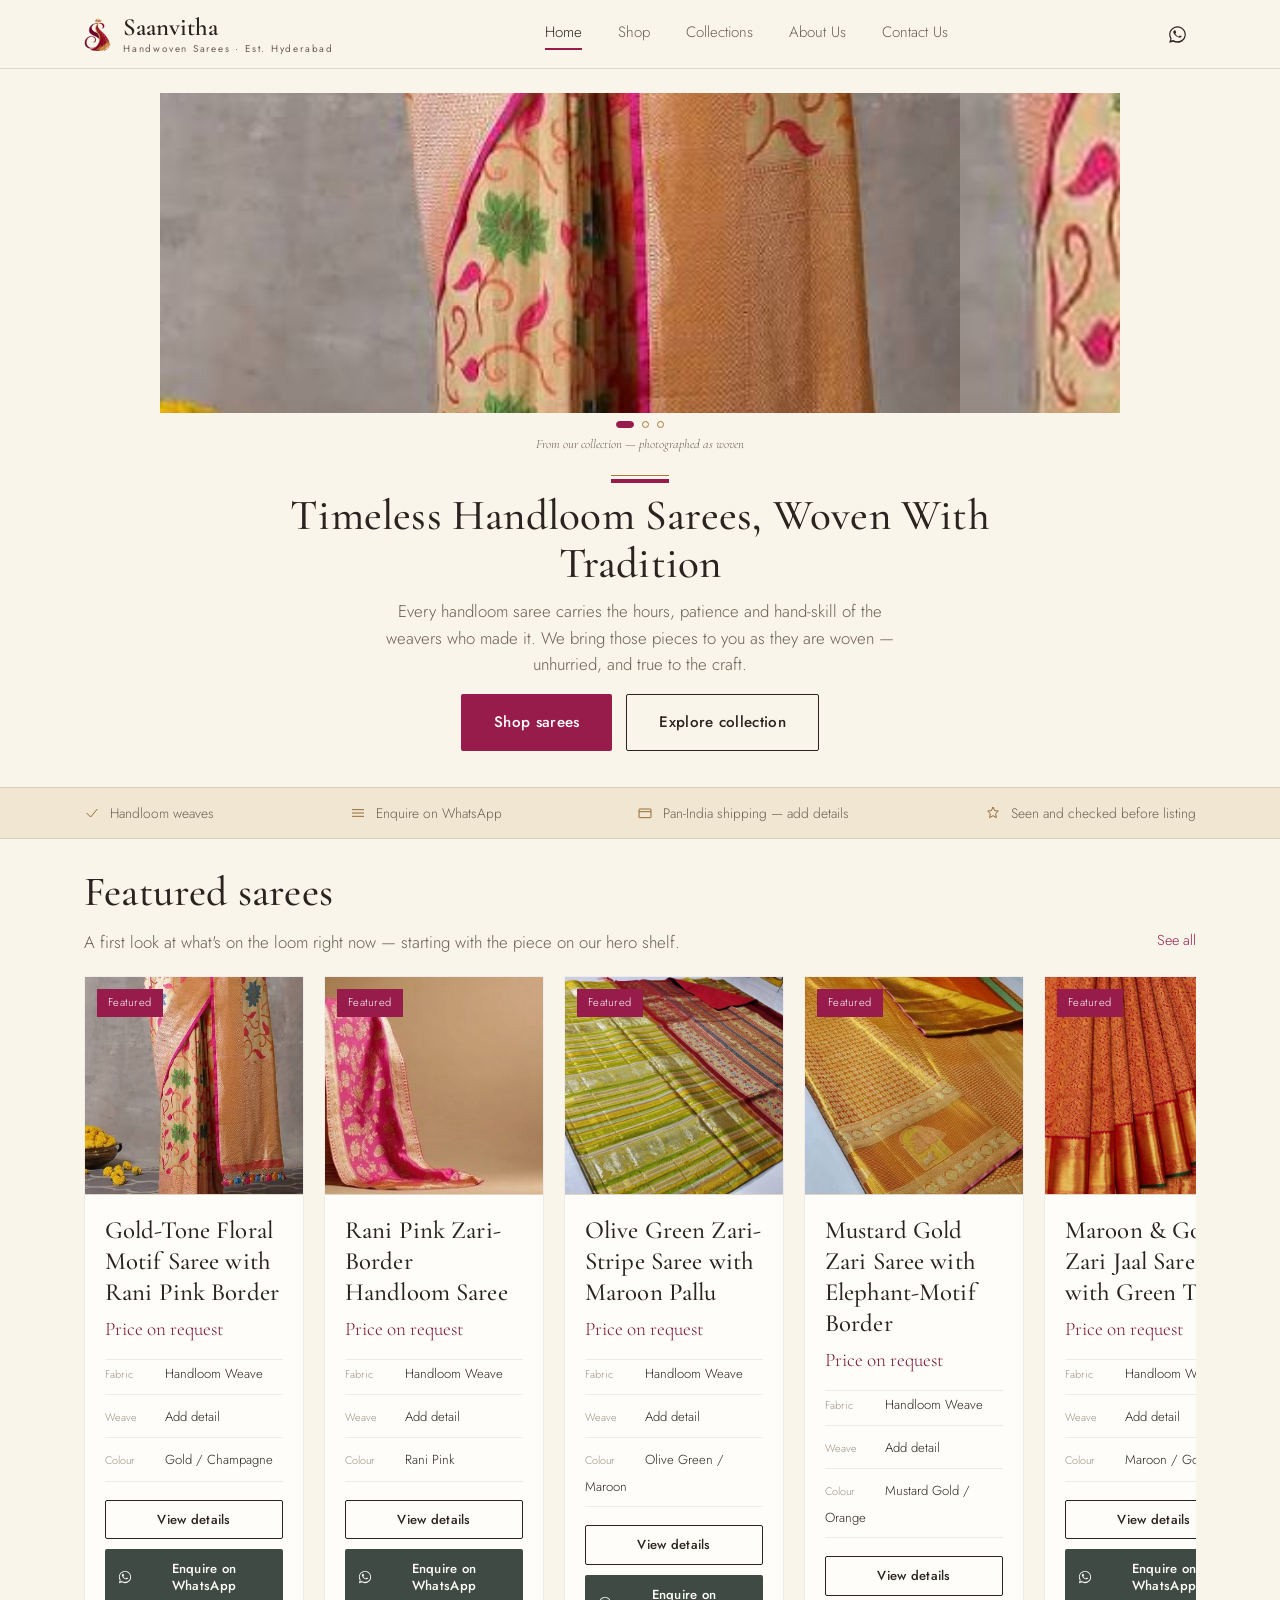
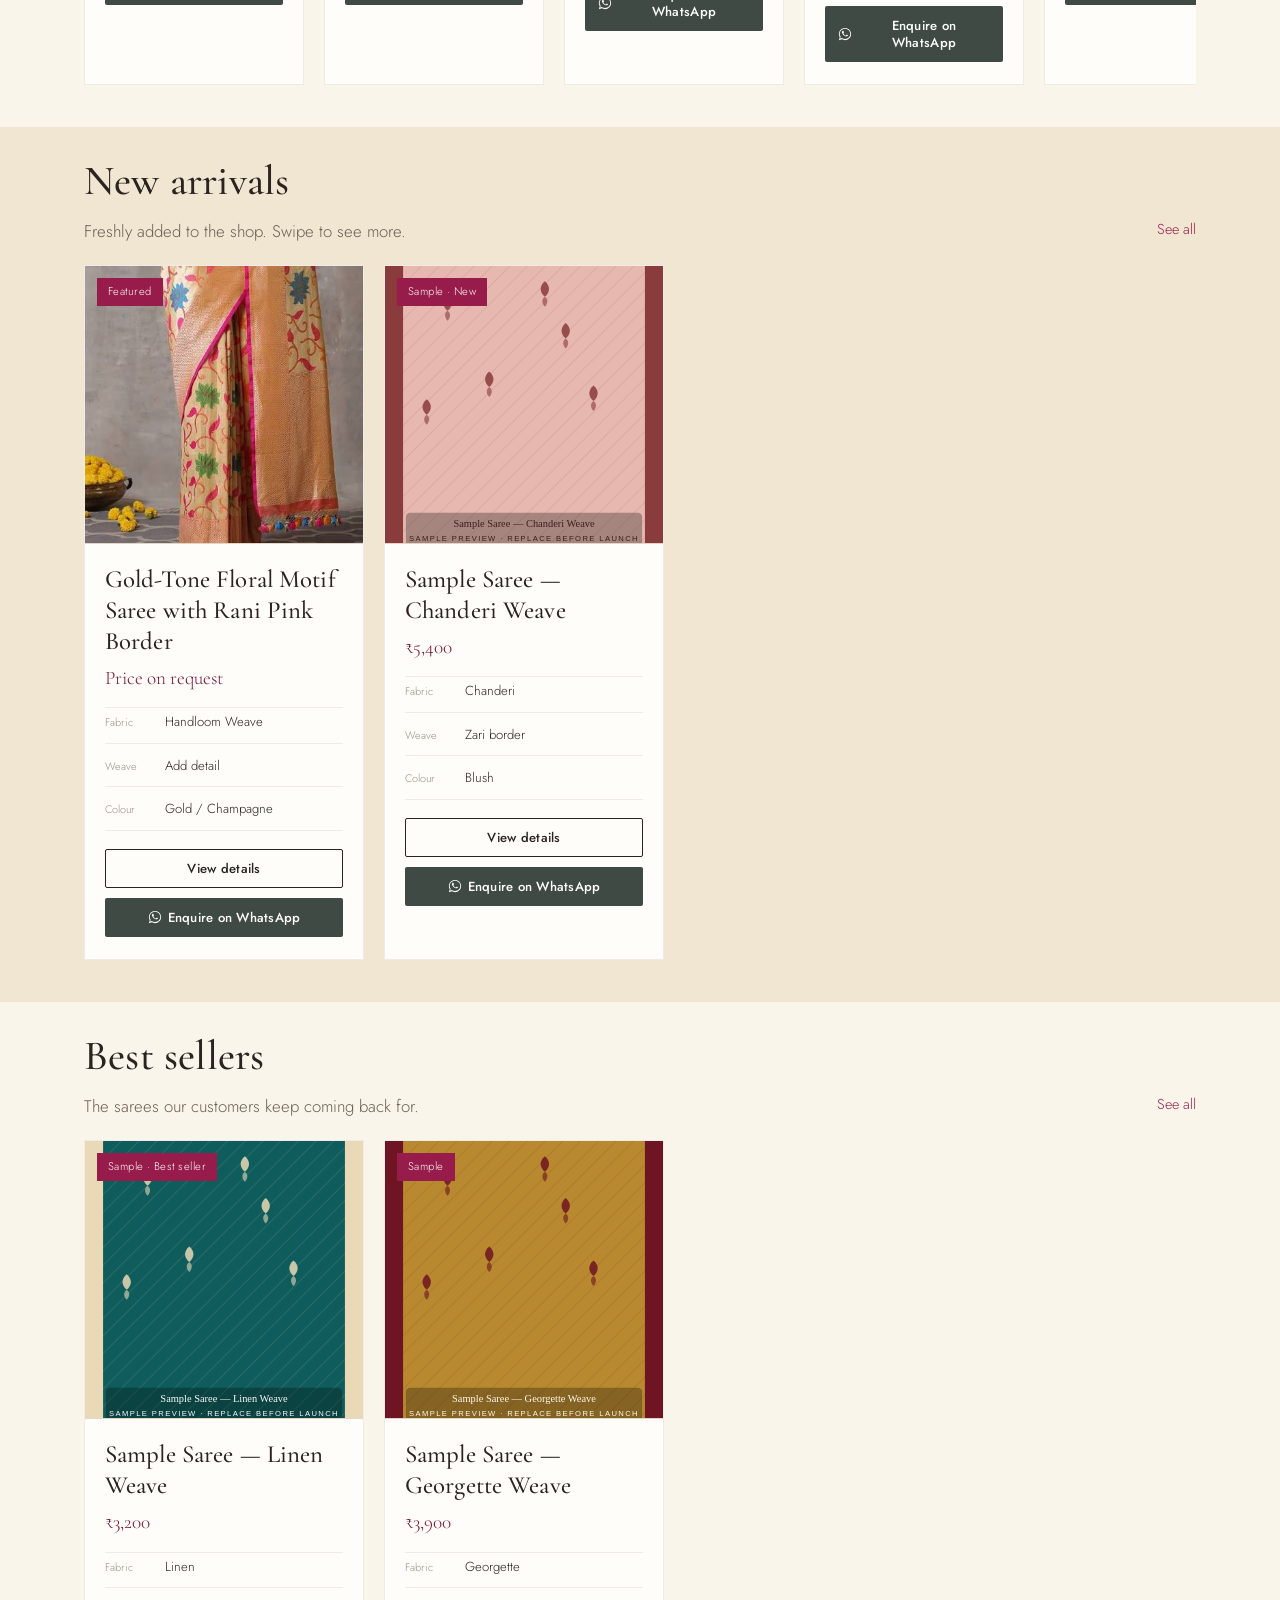
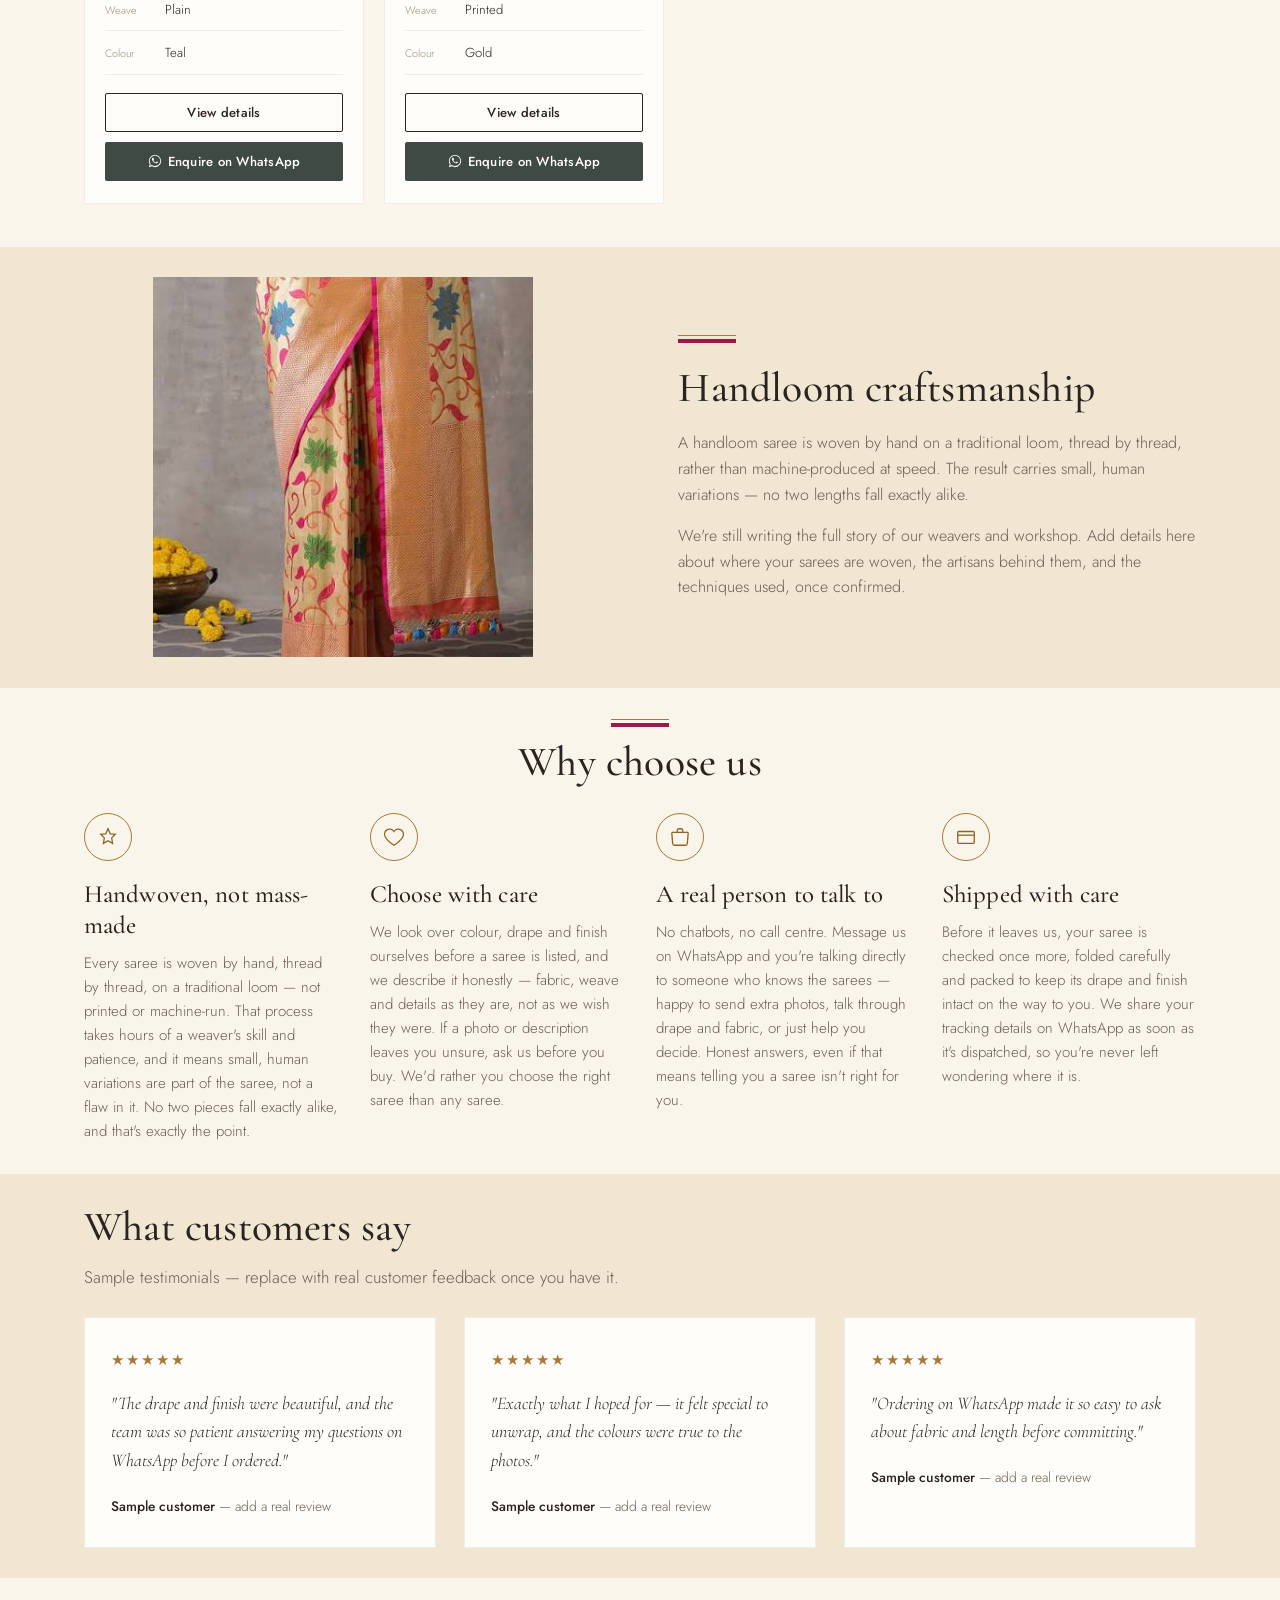
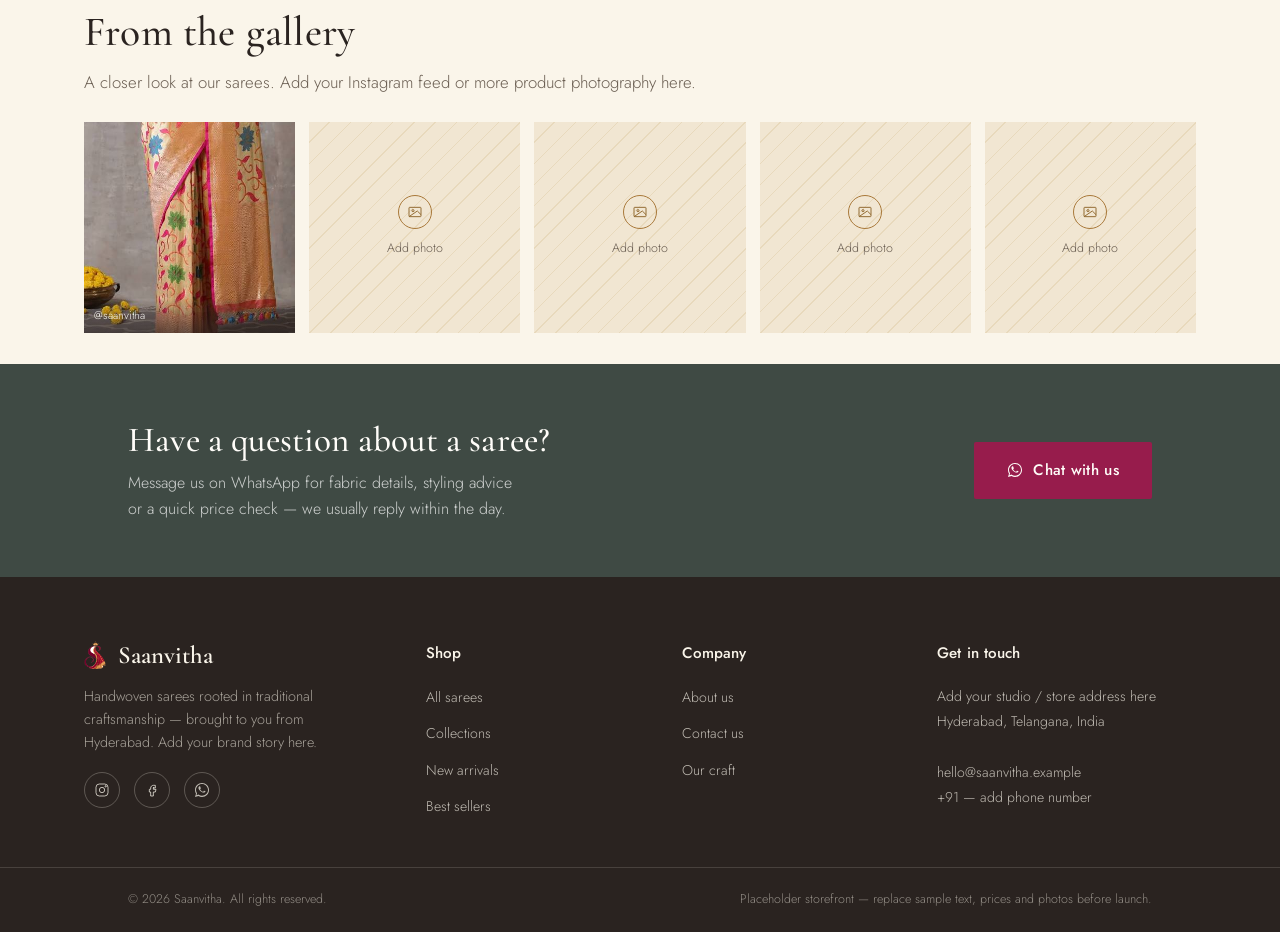
==== commit 55b9a9eb: "Add files via upload Sizes fixed" ====
--- a/index.html
+++ b/index.html
@@ -10,7 +10,7 @@
 <link rel="preconnect" href="https://fonts.googleapis.com">
 <link rel="preconnect" href="https://fonts.gstatic.com" crossorigin>
 <link href="https://fonts.googleapis.com/css2?family=Cormorant+Garamond:ital,wght@0,400;0,500;0,600;1,400;1,500&family=Jost:wght@300;400;500;600&display=swap" rel="stylesheet">
-<link rel="stylesheet" href="css/styles.css?v=26">
+<link rel="stylesheet" href="css/styles.css?v=28">
   <title>Timeless Handloom Sarees, Woven With Tradition | Saanvitha</title>
   <meta name="description" content="Shop authentic handloom sarees. Enquire and order directly on WhatsApp.">
 </head>
@@ -268,7 +268,7 @@
     </div>
   </footer>
 
-  <script src="js/products.js?v=26"></script>
-  <script src="js/main.js?v=26"></script>
+  <script src="js/products.js?v=28"></script>
+  <script src="js/main.js?v=28"></script>
 </body>
 </html>
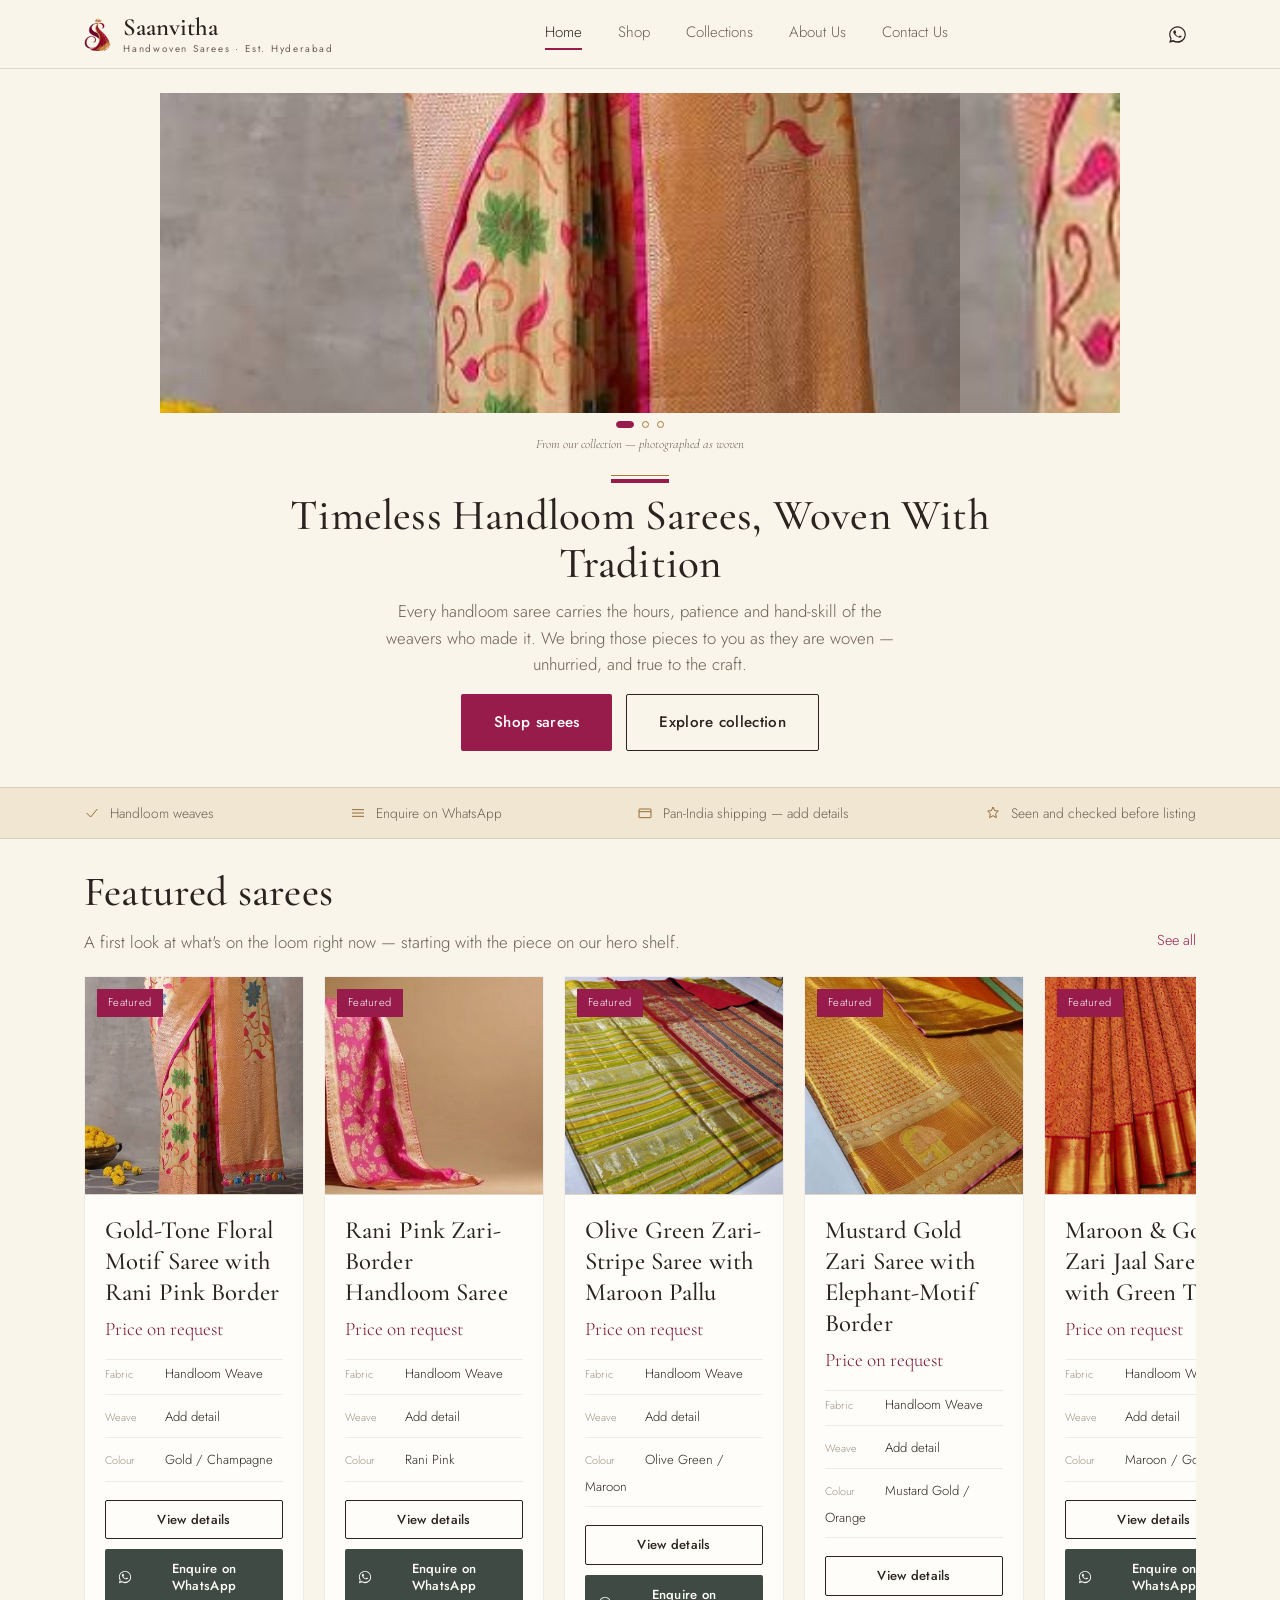
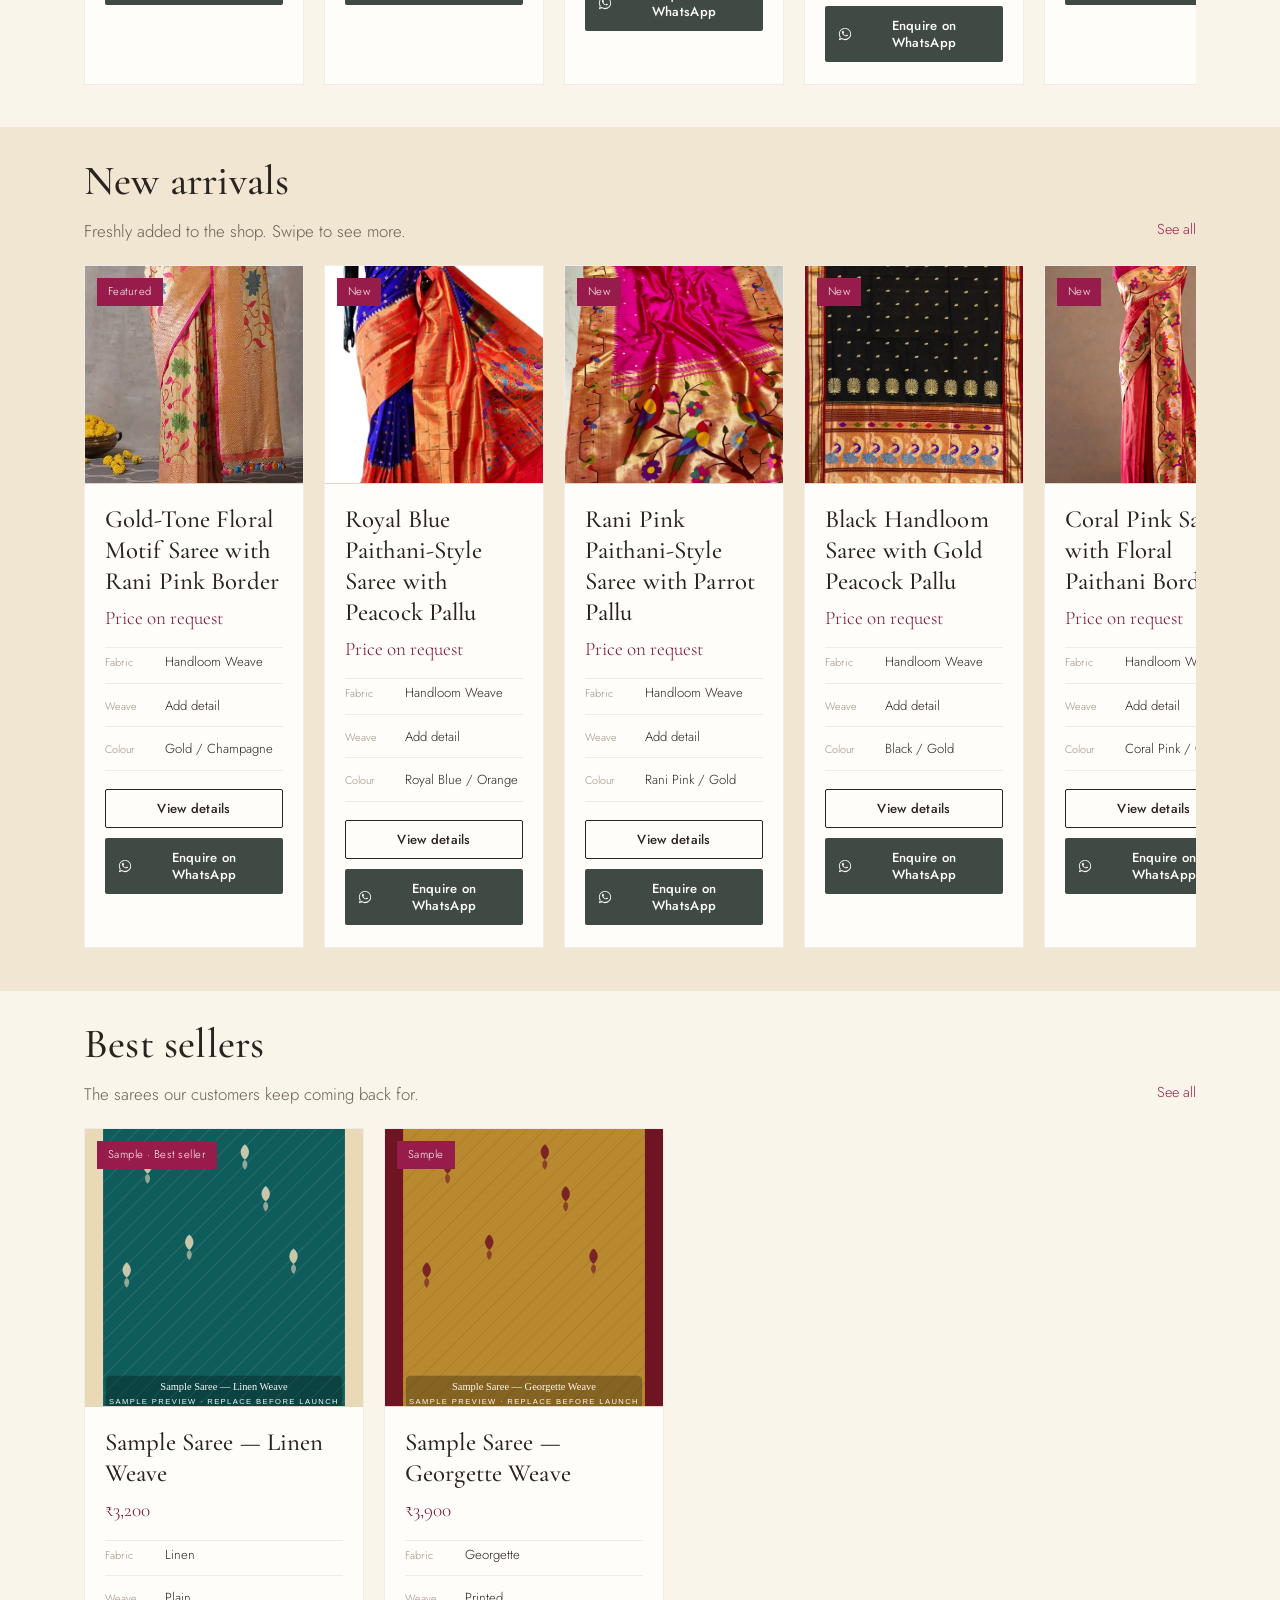
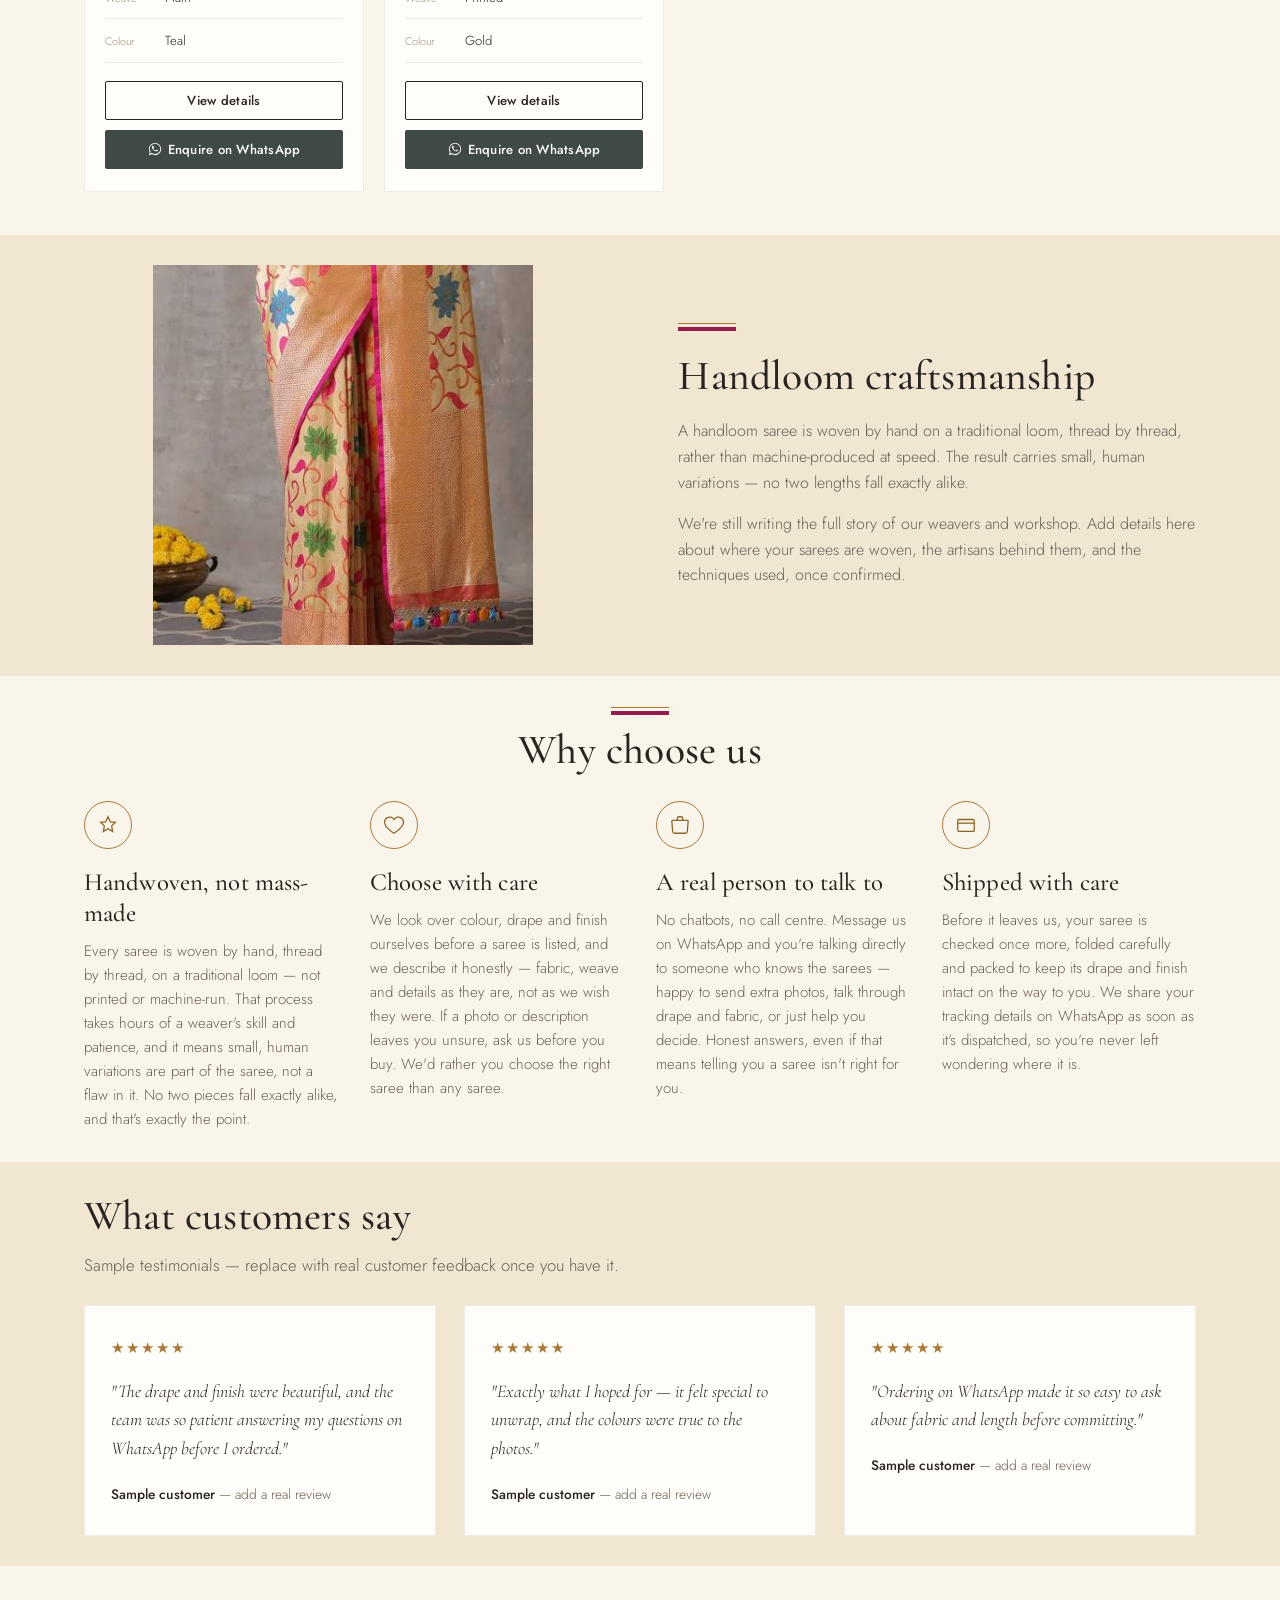
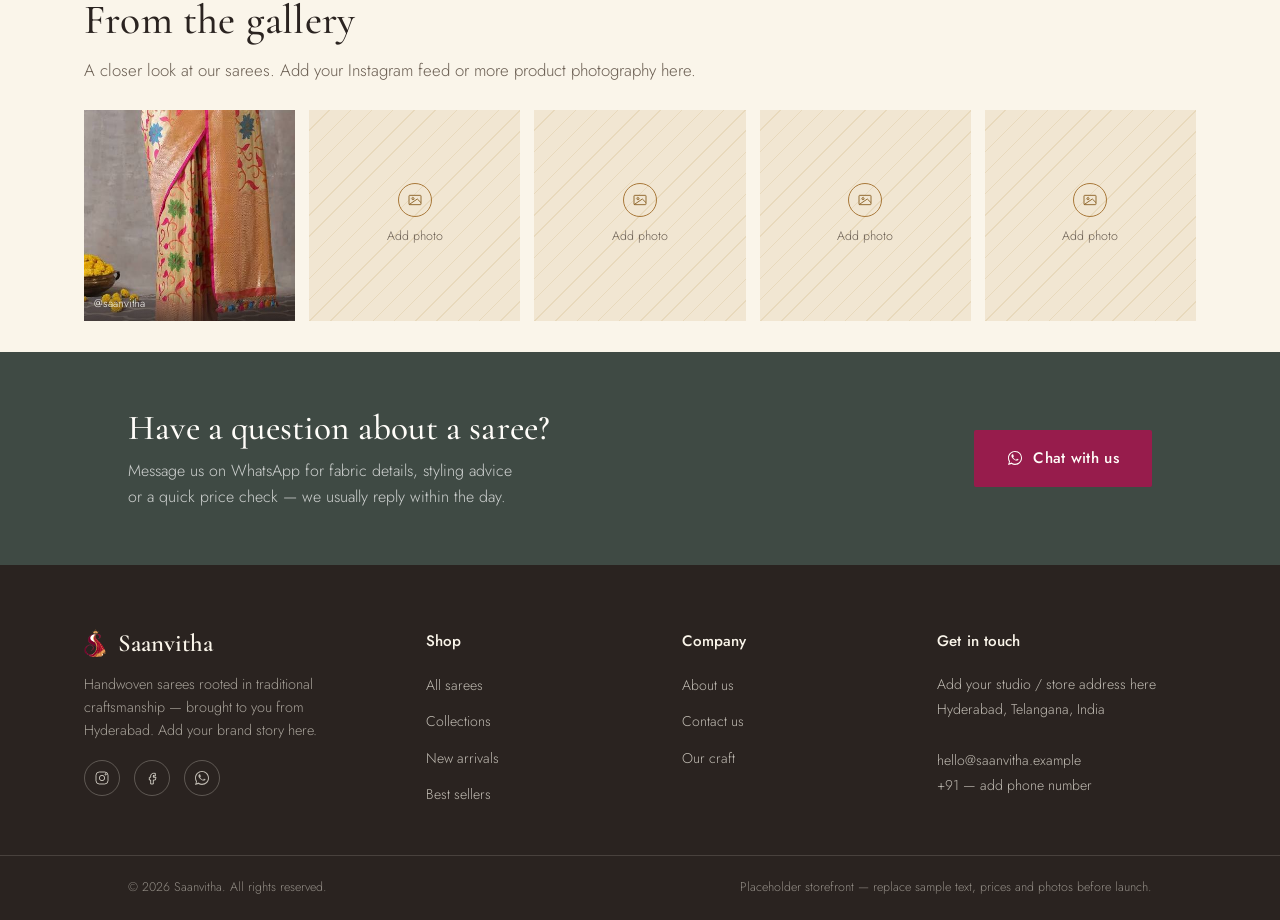
==== commit 51d87d0a: "Add files via upload collection page edited" ====
--- a/index.html
+++ b/index.html
@@ -10,7 +10,7 @@
 <link rel="preconnect" href="https://fonts.googleapis.com">
 <link rel="preconnect" href="https://fonts.gstatic.com" crossorigin>
 <link href="https://fonts.googleapis.com/css2?family=Cormorant+Garamond:ital,wght@0,400;0,500;0,600;1,400;1,500&family=Jost:wght@300;400;500;600&display=swap" rel="stylesheet">
-<link rel="stylesheet" href="css/styles.css?v=28">
+<link rel="stylesheet" href="css/styles.css?v=31">
   <title>Timeless Handloom Sarees, Woven With Tradition | Saanvitha</title>
   <meta name="description" content="Shop authentic handloom sarees. Enquire and order directly on WhatsApp.">
 </head>
@@ -268,7 +268,7 @@
     </div>
   </footer>
 
-  <script src="js/products.js?v=28"></script>
-  <script src="js/main.js?v=28"></script>
+  <script src="js/products.js?v=31"></script>
+  <script src="js/main.js?v=31"></script>
 </body>
 </html>
--- a/css/styles.css
+++ b/css/styles.css
@@ -699,6 +699,9 @@
 .page-header .breadcrumb{ font-size:0.82rem; color: var(--ink-soft); margin-bottom:14px; }
 .page-header .breadcrumb a:hover{ color: var(--rani); }
 .page-header p.lede{ color: var(--ink-soft); max-width: 56ch; margin-top:14px; }
+.page-header.compact{ padding: 30px 0 26px; }
+.page-header.compact h1{ font-size: clamp(1.9rem, 3.4vw, 2.6rem); }
+.page-header.compact p.lede{ margin-top:8px; font-size:0.94rem; }
 
 /* ---------- Collections ---------- */
 .collection-grid{
@@ -718,6 +721,20 @@
 .collection-card .overlay h3{ color: var(--white); margin-bottom:6px; }
 .collection-card .overlay span{ font-size:0.82rem; color: rgba(255,255,255,0.75); }
 .collection-card.wide{ grid-column: span 2; }
+
+.collection-grid.compact{
+  grid-template-columns: repeat(5,1fr);
+  gap: 16px;
+}
+.collection-grid.compact .collection-card{ aspect-ratio: 3/4; }
+.collection-grid.compact .collection-card .overlay{ padding: 16px; }
+.collection-grid.compact .collection-card .overlay h3{ font-size: 1.02rem; margin-bottom:3px; }
+.collection-grid.compact .collection-card .overlay span{ font-size: 0.74rem; }
+.collection-grid.compact .placeholder-media .ph-mark{ width:34px; height:34px; margin-bottom:8px; }
+.collection-grid.compact .placeholder-media .ph-mark svg{ width:16px; height:16px; }
+.collection-grid.compact .placeholder-media span{ font-size:0.76rem; }
+
+.story-media.compact{ max-height:260px; max-width:280px; }
 
 /* ---------- Product Detail ---------- */
 .pdp{
@@ -956,6 +973,7 @@
   .value-grid{ grid-template-columns: repeat(2,1fr); }
   .testimonial-grid{ grid-template-columns: repeat(2,1fr); }
   .collection-grid{ grid-template-columns: repeat(2,1fr); }
+  .collection-grid.compact{ grid-template-columns: repeat(3,1fr); }
   .gallery-grid{ grid-template-columns: repeat(3,1fr); }
   .shop-layout{ grid-template-columns: 1fr; }
   .filters{ position:static; }
@@ -1006,6 +1024,7 @@
   .testimonial-grid{ grid-template-columns: 1fr; }
   .collection-grid{ grid-template-columns: 1fr; }
   .collection-card.wide{ grid-column: span 1; }
+  .collection-grid.compact{ grid-template-columns: repeat(2,1fr); }
   .gallery-grid{ grid-template-columns: repeat(2,1fr); }
   .story-block, .story-block.reverse{ grid-template-columns: 1fr; }
   .story-media{ max-height:260px; max-width:100%; }
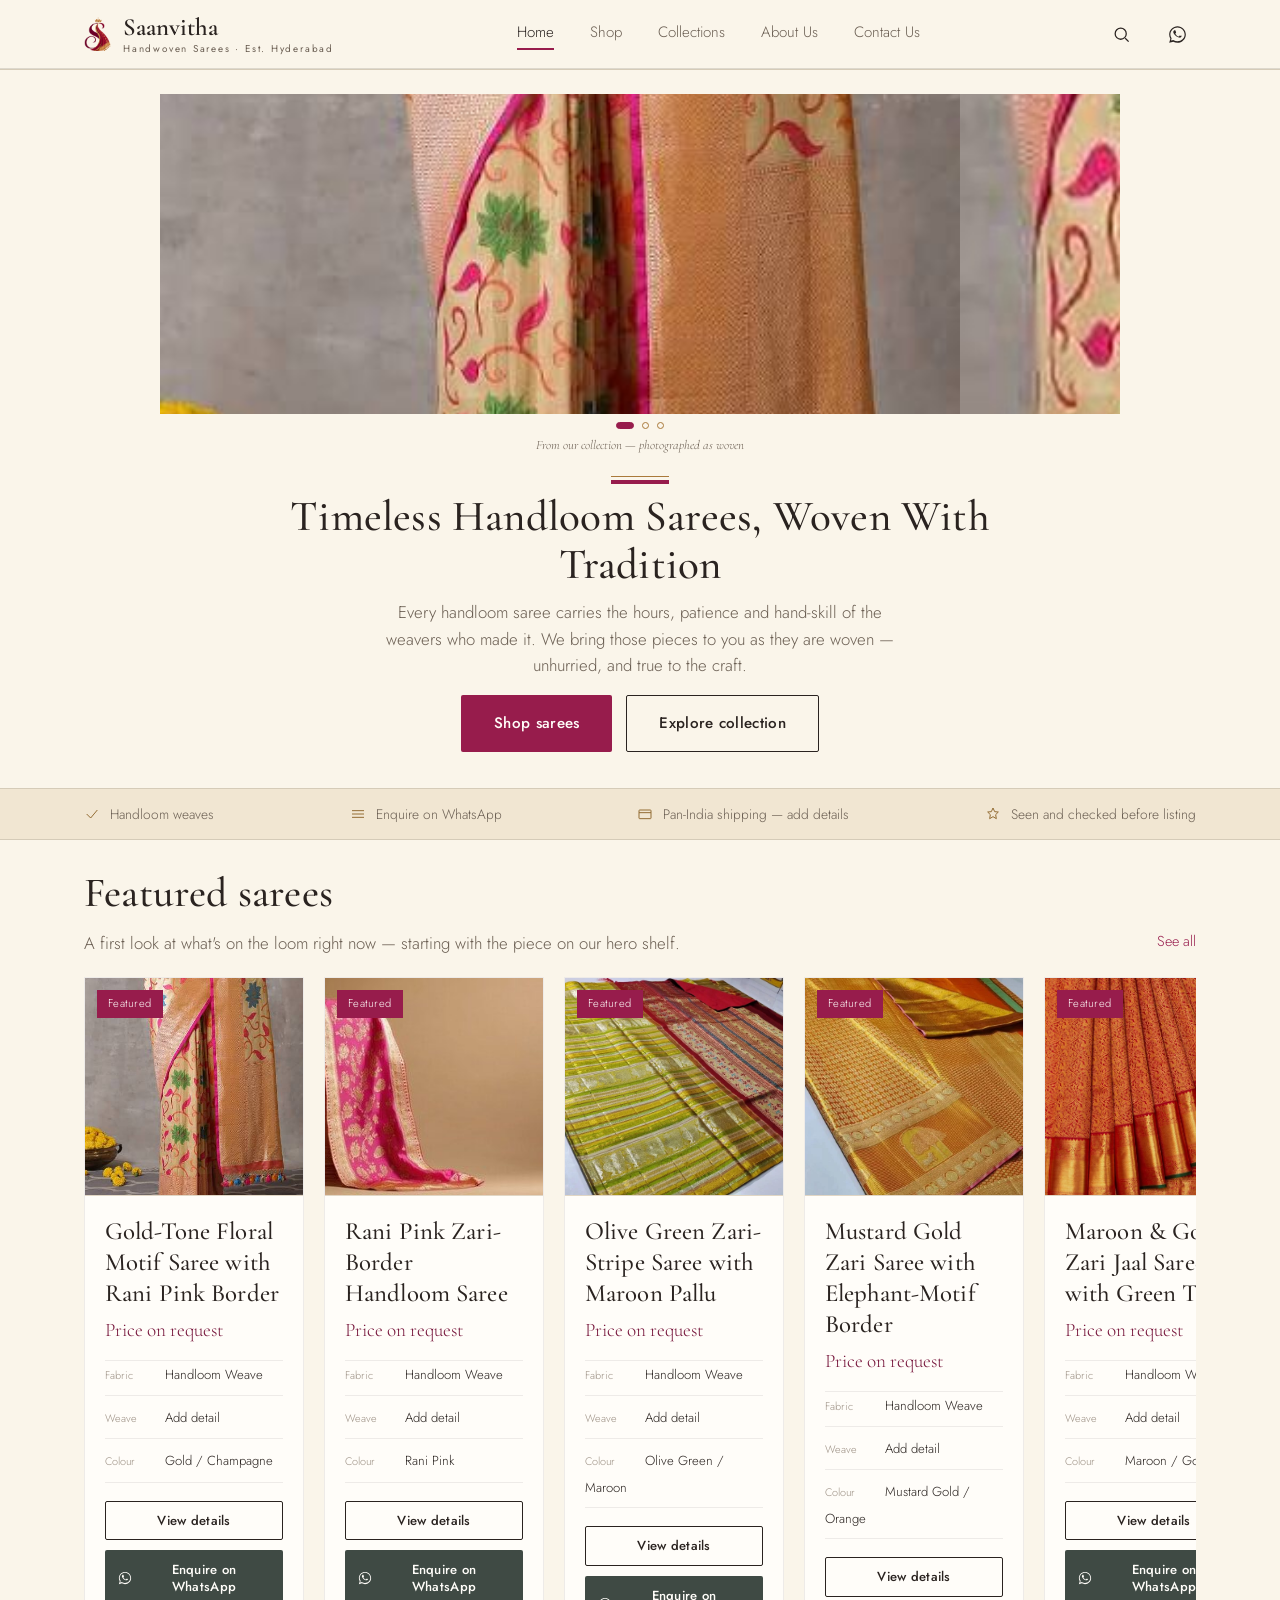
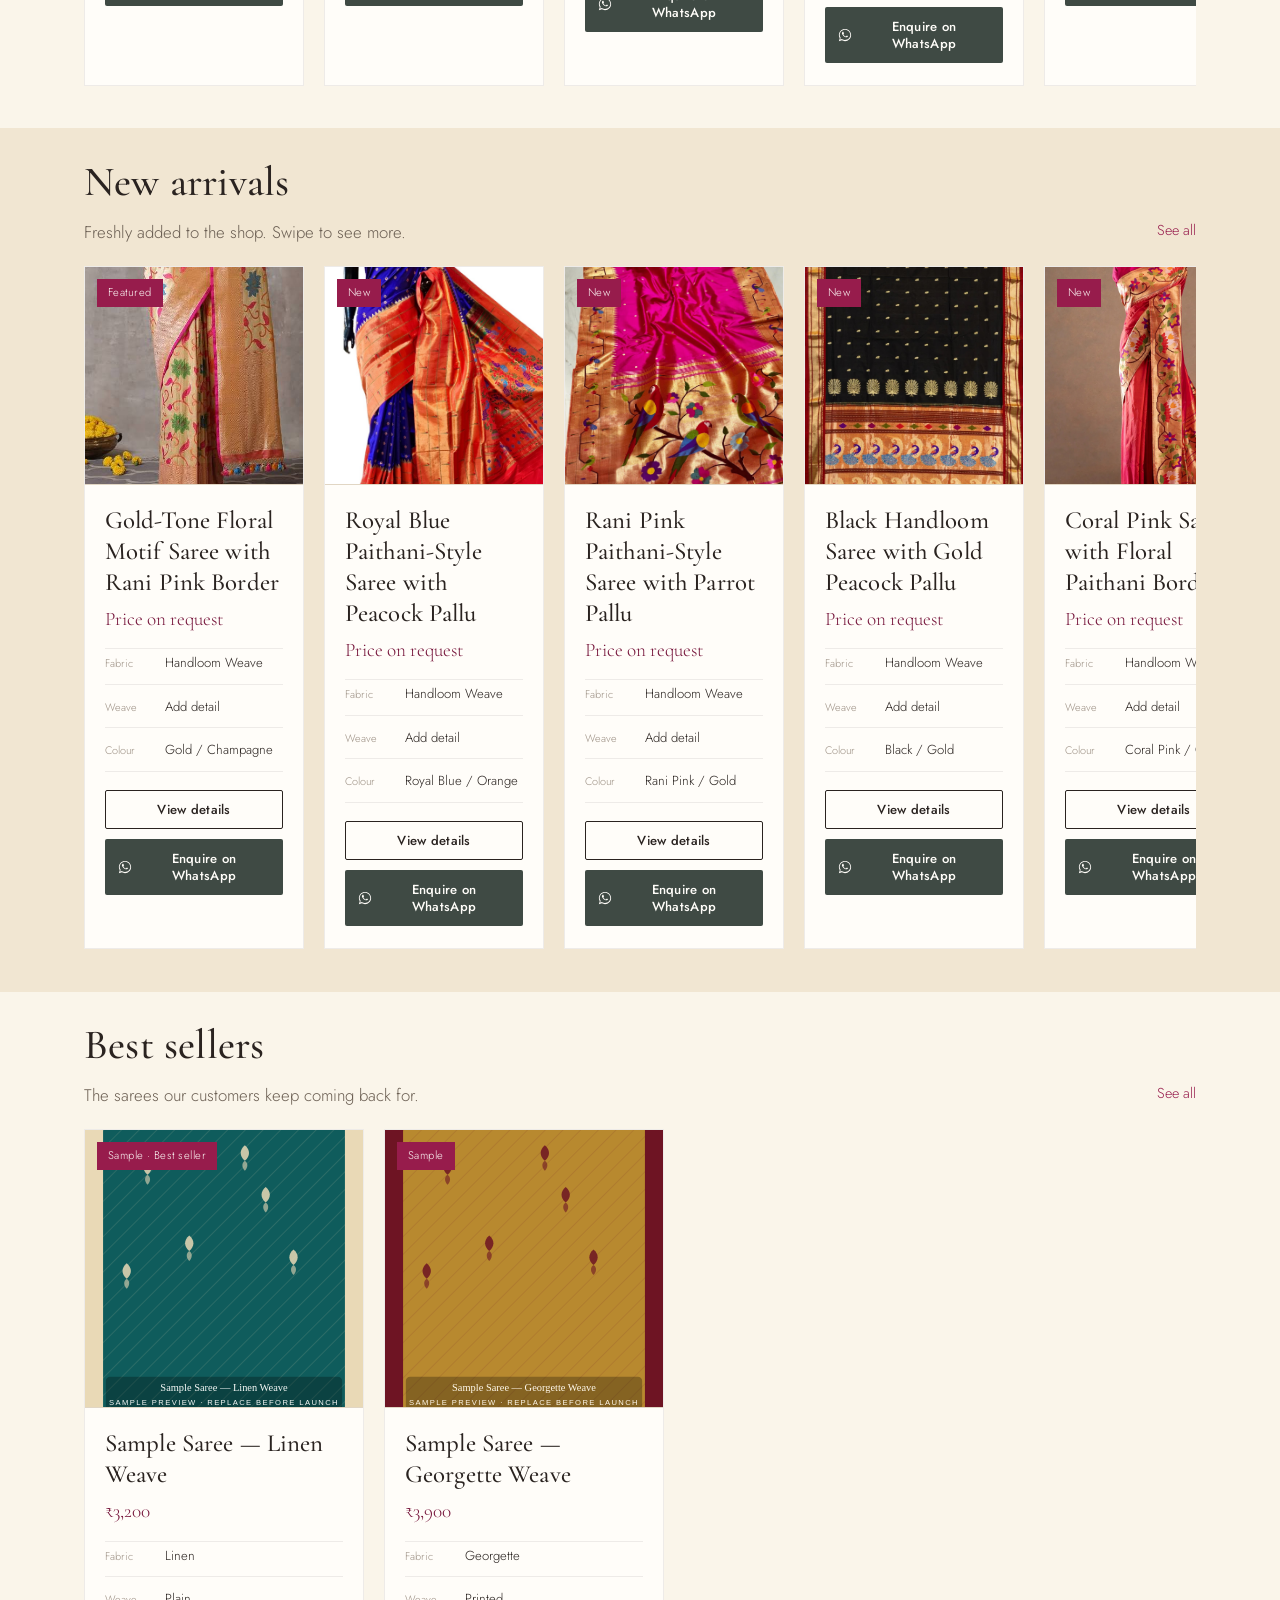
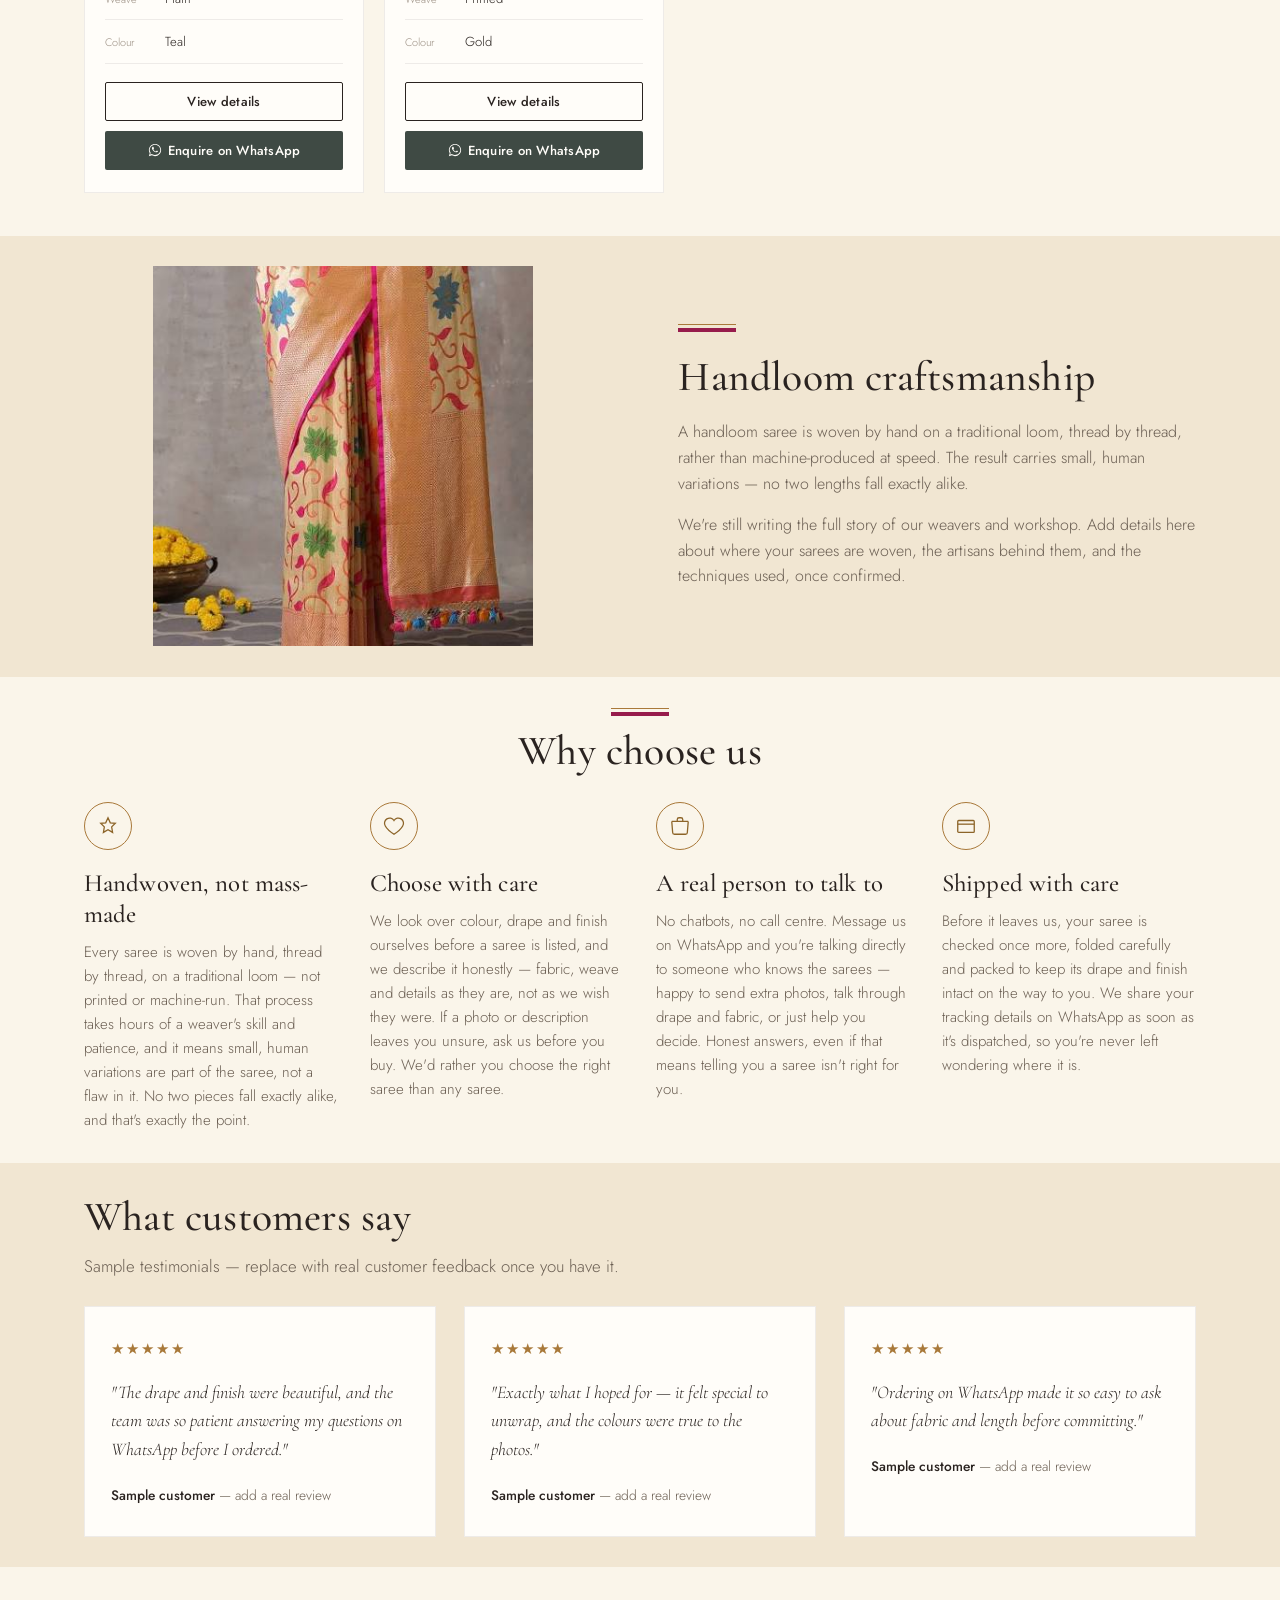
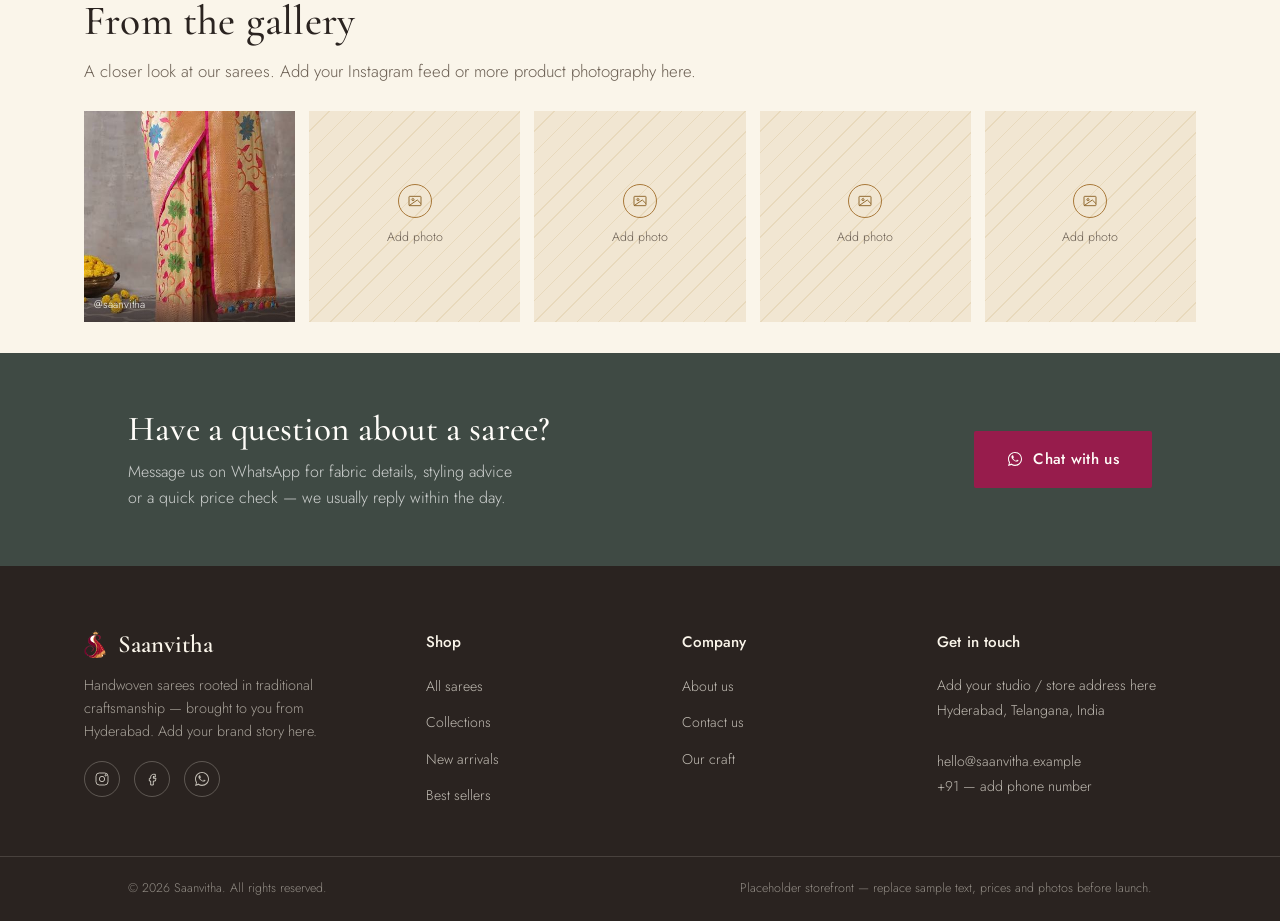
==== commit dd7f5690: "Add files via upload Search option added" ====
--- a/index.html
+++ b/index.html
@@ -10,7 +10,7 @@
 <link rel="preconnect" href="https://fonts.googleapis.com">
 <link rel="preconnect" href="https://fonts.gstatic.com" crossorigin>
 <link href="https://fonts.googleapis.com/css2?family=Cormorant+Garamond:ital,wght@0,400;0,500;0,600;1,400;1,500&family=Jost:wght@300;400;500;600&display=swap" rel="stylesheet">
-<link rel="stylesheet" href="css/styles.css?v=31">
+<link rel="stylesheet" href="css/styles.css?v=33">
   <title>Timeless Handloom Sarees, Woven With Tradition | Saanvitha</title>
   <meta name="description" content="Shop authentic handloom sarees. Enquire and order directly on WhatsApp.">
 </head>
@@ -26,6 +26,9 @@
         <a href="contact.html">Contact Us</a>
       </nav>
       <div class="header-actions">
+        <button class="icon-btn" id="search-toggle" aria-label="Search sarees" aria-expanded="false">
+          <svg viewBox="0 0 24 24" fill="none" stroke="currentColor" stroke-width="1.6"><circle cx="11" cy="11" r="7"/><path d="M21 21l-4.3-4.3"/></svg>
+        </button>
         <a href="https://wa.me/919999999999?text=Hi%20Saanvitha%2C%20I%20would%20like%20to%20know%20more%20about%20your%20sarees." target="_blank" rel="noopener" class="icon-btn" aria-label="Chat on WhatsApp">
           <svg viewBox="0 0 32 32" fill="currentColor"><path d="M16 2C8.3 2 2 8.3 2 16c0 2.6.7 5.1 2 7.3L2 30l6.9-1.8c2.1 1.2 4.5 1.8 7.1 1.8 7.7 0 14-6.3 14-14S23.7 2 16 2zm0 25.3c-2.3 0-4.5-.6-6.4-1.8l-.5-.3-4.1 1.1 1.1-4-.3-.5C4.6 20 4 18 4 16 4 9.4 9.4 4 16 4s12 5.4 12 12-5.4 11.3-12 11.3zm6.6-8.4c-.4-.2-2.1-1-2.4-1.2-.3-.1-.6-.2-.8.2-.2.4-.9 1.2-1.1 1.4-.2.2-.4.3-.8.1-.4-.2-1.6-.6-3-1.9-1.1-1-1.9-2.2-2.1-2.6-.2-.4 0-.6.2-.8.2-.2.4-.4.6-.7.2-.2.3-.4.4-.7.1-.3 0-.5 0-.7-.1-.2-.8-2-1.1-2.7-.3-.7-.6-.6-.8-.6h-.7c-.2 0-.6.1-.9.4-.3.4-1.2 1.1-1.2 2.8s1.2 3.2 1.4 3.4c.2.2 2.4 3.7 5.9 5.1.8.3 1.5.6 2 .7.8.3 1.6.2 2.2.1.7-.1 2.1-.9 2.4-1.7.3-.8.3-1.5.2-1.7-.1-.2-.3-.3-.7-.5z"/></svg>
         </a>
@@ -35,6 +38,15 @@
       </div>
     </div>
   </header>
+  <div class="search-bar" id="site-search-bar">
+    <div class="search-bar-inner">
+      <svg viewBox="0 0 24 24" fill="none" stroke="currentColor" stroke-width="1.6"><circle cx="11" cy="11" r="7"/><path d="M21 21l-4.3-4.3"/></svg>
+      <input type="search" id="site-search-input" placeholder="Search by saree, colour or fabric…" aria-label="Search sarees">
+      <button class="search-bar-close" id="search-close" aria-label="Close search">
+        <svg viewBox="0 0 24 24" fill="none" stroke="currentColor" stroke-width="1.6"><path d="M6 6l12 12M18 6L6 18"/></svg>
+      </button>
+    </div>
+  </div>
   <nav class="mobile-nav" aria-label="Primary mobile">
         <a href="index.html" class="active">Home</a>
         <a href="shop.html">Shop</a>
@@ -268,7 +280,7 @@
     </div>
   </footer>
 
-  <script src="js/products.js?v=31"></script>
-  <script src="js/main.js?v=31"></script>
+  <script src="js/products.js?v=33"></script>
+  <script src="js/main.js?v=33"></script>
 </body>
 </html>
--- a/css/styles.css
+++ b/css/styles.css
@@ -269,8 +269,42 @@
   width:38px; height:38px;
   display:flex; align-items:center; justify-content:center;
   color: var(--ink);
+  background:none; border:none; cursor:pointer;
 }
 .icon-btn svg{ width:19px; height:19px; }
+.icon-btn.active{ color: var(--rani); }
+
+/* ---------- Site search ---------- */
+.search-bar{
+  max-height:0;
+  overflow:hidden;
+  background: var(--paper);
+  border-bottom: 1px solid var(--line);
+  transition: max-height .28s var(--ease), border-color .28s var(--ease);
+}
+.search-bar.open{ max-height:84px; border-color: var(--line); }
+.search-bar-inner{
+  display:flex; align-items:center; gap:12px;
+  padding: 16px var(--gutter);
+  max-width: var(--maxw); margin:0 auto;
+}
+.search-bar-inner svg{ width:19px; height:19px; color: var(--ink-faint); flex:none; }
+.search-bar-inner input{
+  flex:1; border:none; background:none; outline:none;
+  font-family: var(--font-body); font-size:1rem; color: var(--ink);
+  padding: 6px 0;
+}
+.search-bar-inner input::placeholder{ color: var(--ink-faint); }
+.search-bar-close{
+  border:none; background:none; color: var(--ink-faint); cursor:pointer;
+  width:30px; height:30px; display:flex; align-items:center; justify-content:center; flex:none;
+}
+.search-bar-close:hover{ color: var(--ink); }
+.search-bar-close svg{ width:16px; height:16px; }
+@media (max-width:780px){
+  .search-bar.open{ max-height:96px; }
+  .search-bar-inner{ padding: 14px var(--gutter); }
+}
 
 .menu-toggle{
   display:none;
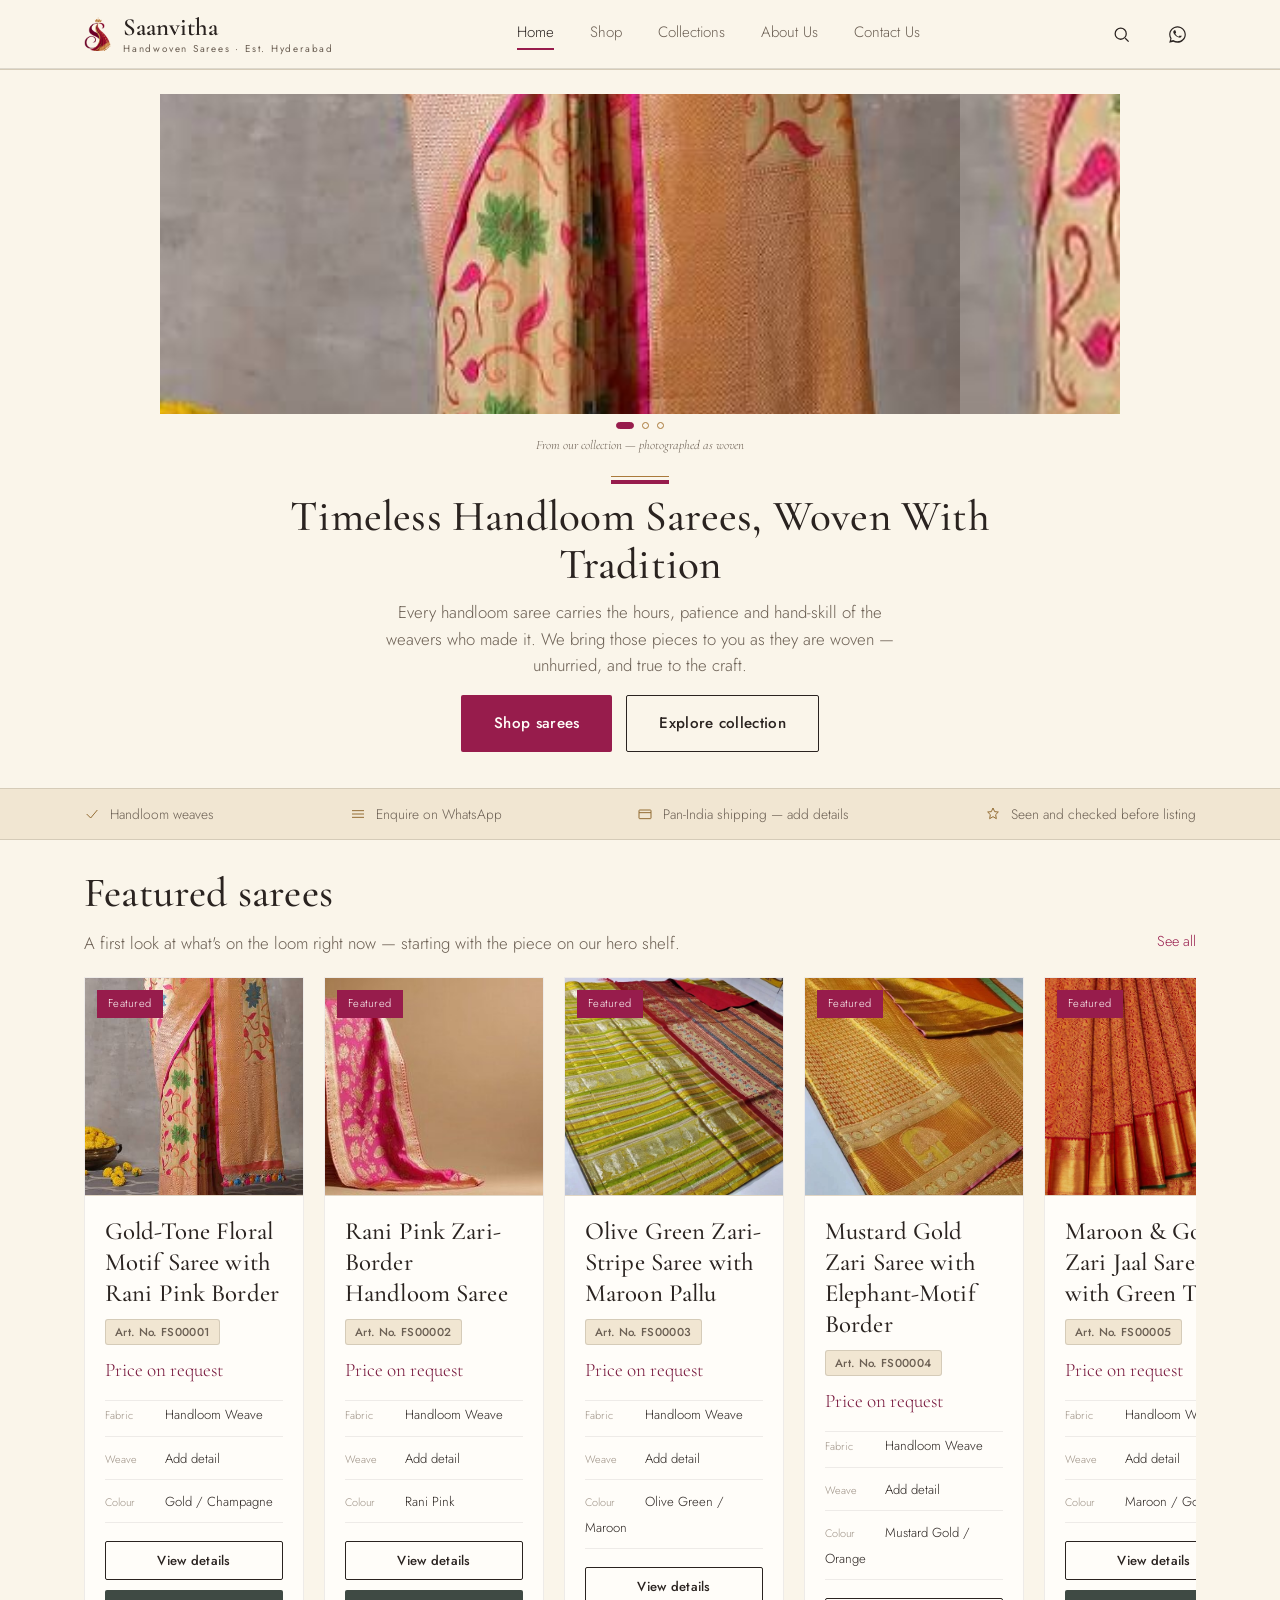
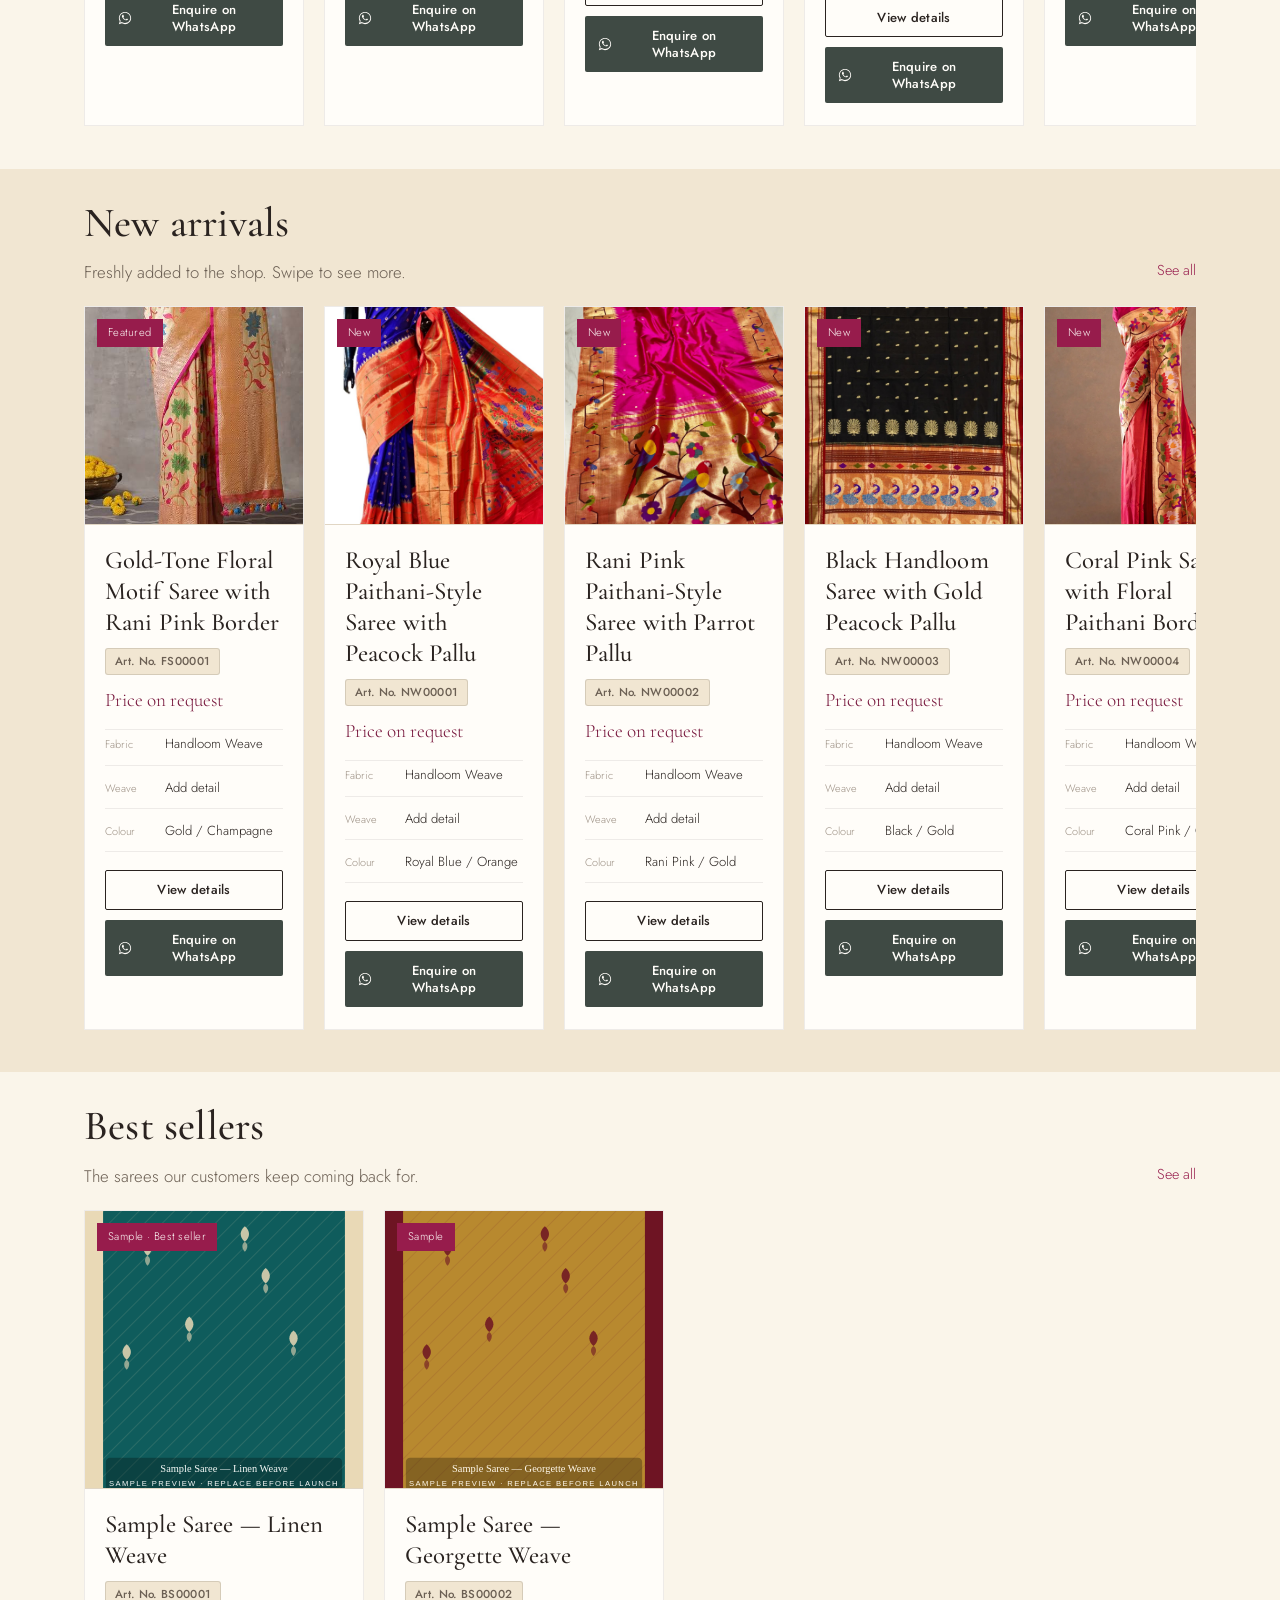
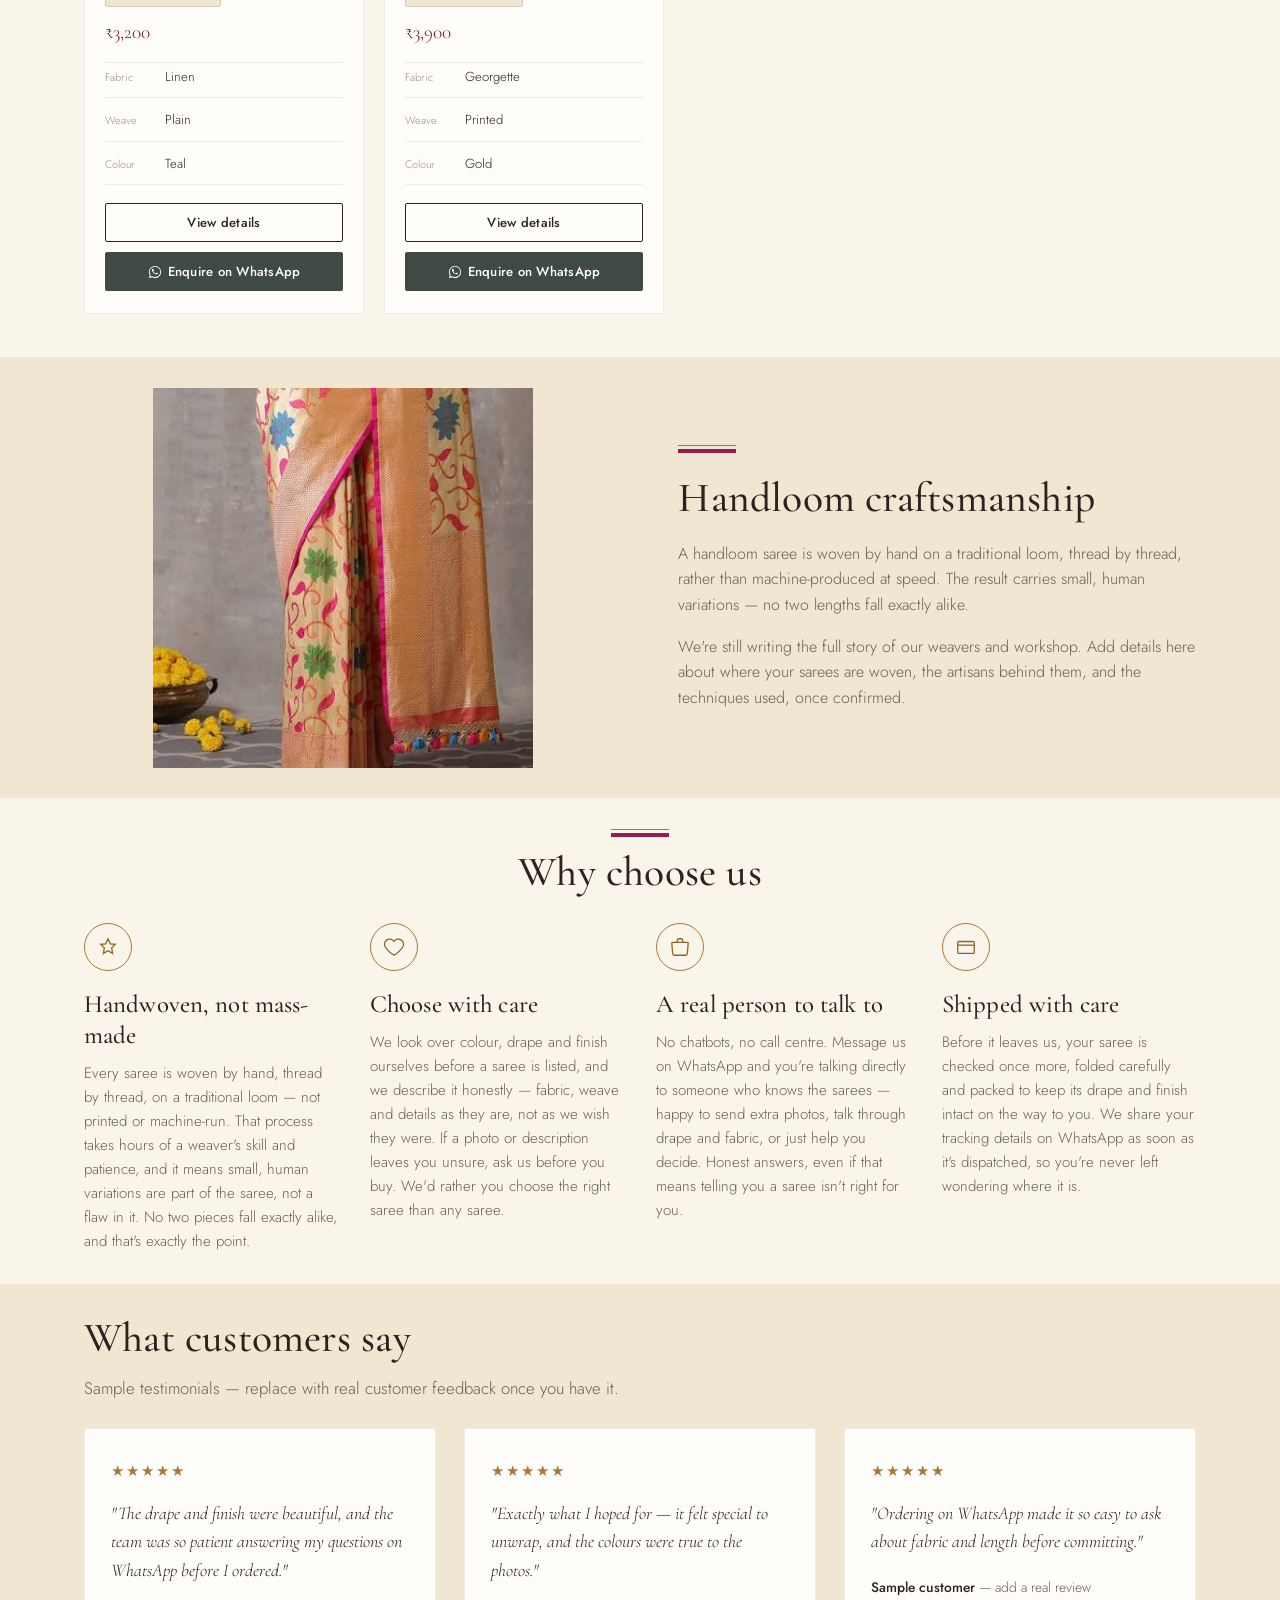
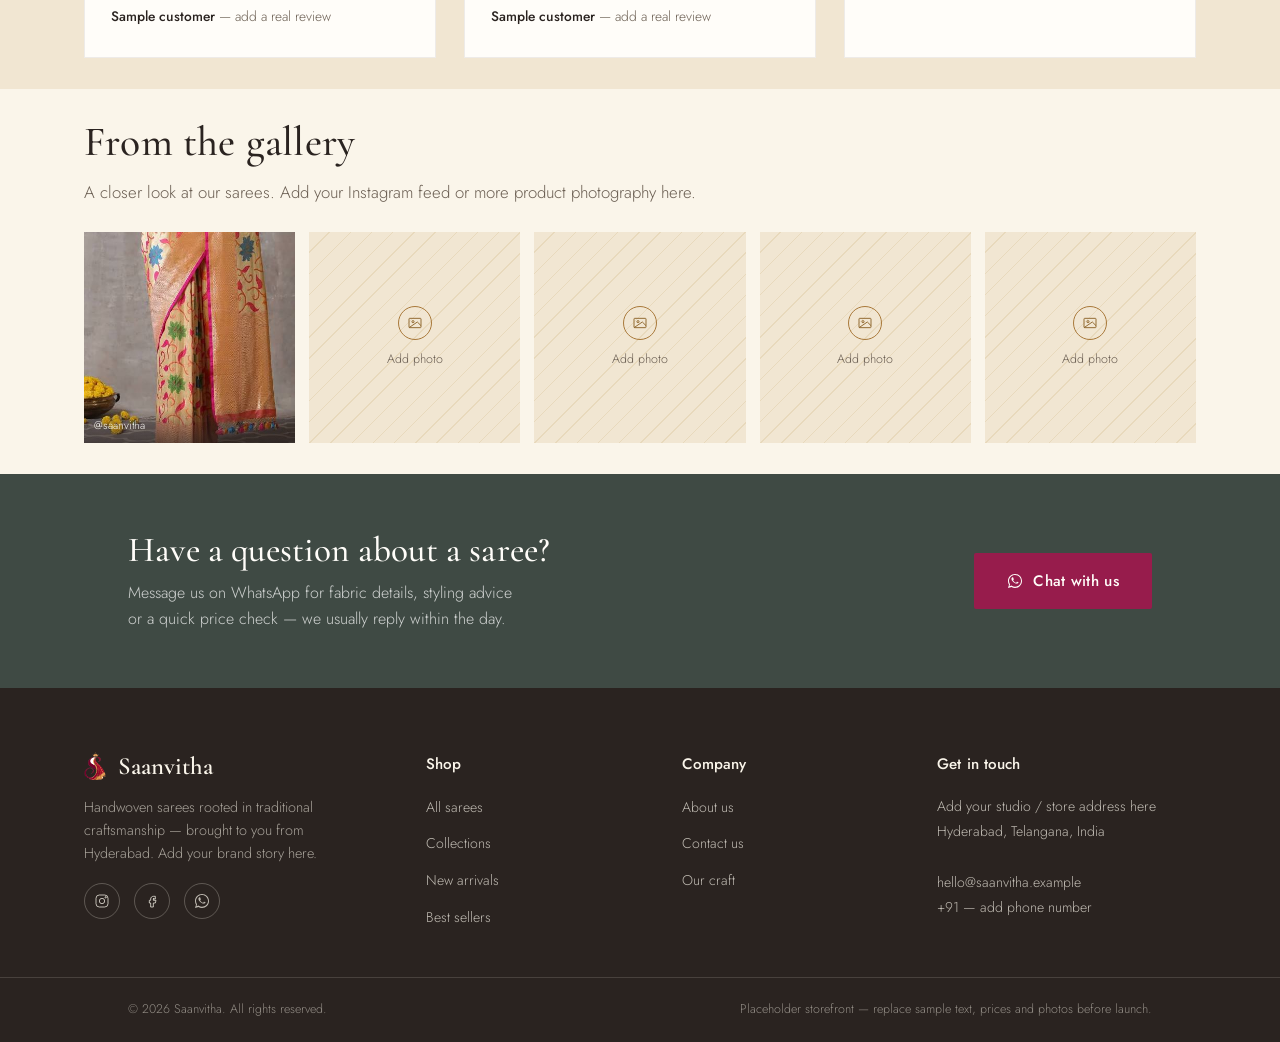
==== commit f598a277: "Add files via upload Shop page changed UI" ====
--- a/index.html
+++ b/index.html
@@ -10,7 +10,7 @@
 <link rel="preconnect" href="https://fonts.googleapis.com">
 <link rel="preconnect" href="https://fonts.gstatic.com" crossorigin>
 <link href="https://fonts.googleapis.com/css2?family=Cormorant+Garamond:ital,wght@0,400;0,500;0,600;1,400;1,500&family=Jost:wght@300;400;500;600&display=swap" rel="stylesheet">
-<link rel="stylesheet" href="css/styles.css?v=33">
+<link rel="stylesheet" href="css/styles.css?v=35">
   <title>Timeless Handloom Sarees, Woven With Tradition | Saanvitha</title>
   <meta name="description" content="Shop authentic handloom sarees. Enquire and order directly on WhatsApp.">
 </head>
@@ -280,7 +280,7 @@
     </div>
   </footer>
 
-  <script src="js/products.js?v=33"></script>
-  <script src="js/main.js?v=33"></script>
+  <script src="js/products.js?v=35"></script>
+  <script src="js/main.js?v=35"></script>
 </body>
 </html>
--- a/css/styles.css
+++ b/css/styles.css
@@ -505,6 +505,15 @@
 .card-body h3{ margin-bottom: 6px; }
 .card-body h3 a:hover{ color: var(--rani); }
 .card-price{ font-family: var(--font-display); font-size: 1.2rem; color: var(--rani-deep); margin-bottom: 14px; }
+.card-sku{
+  display:inline-flex; align-items:center; gap:5px;
+  font-size:0.72rem; letter-spacing:0.03em; color: var(--ink-soft);
+  background: var(--paper); border:1px solid var(--line);
+  padding: 3px 9px; border-radius:3px;
+  margin: 4px 0 10px; font-family: var(--font-body); font-weight:500;
+}
+.card-sku .sku-label{ color: var(--ink-faint); font-weight:400; }
+.card-sku .sku-value{ color: var(--ink); letter-spacing:0.04em; }
 .card-price .was{ font-size:0.9rem; color: var(--ink-faint); text-decoration: line-through; margin-left:8px; font-family: var(--font-body); }
 
 .card-meta{
@@ -588,7 +597,7 @@
 
 .shop-toolbar{
   display:flex; align-items:center; justify-content:space-between;
-  margin-bottom: 28px;
+  margin-bottom: 20px;
   flex-wrap:wrap; gap:14px;
 }
 .shop-toolbar .count{ color: var(--ink-soft); font-size: 0.9rem; }
@@ -599,7 +608,49 @@
   font-size: 0.86rem;
   color: var(--ink);
 }
-.mobile-filter-btn{ display:none; }
+.mobile-filter-btn{
+  display:none;
+  align-items:center; gap:8px;
+  border:1px solid var(--line);
+  background: var(--white);
+  padding: 10px 16px;
+  font-size: 0.86rem;
+  color: var(--ink);
+  cursor:pointer;
+}
+.mobile-filter-btn svg{ width:16px; height:16px; }
+.mobile-filter-btn .filter-count{
+  background: var(--rani); color: var(--white);
+  border-radius:50%; width:18px; height:18px;
+  display:flex; align-items:center; justify-content:center;
+  font-size:0.7rem; line-height:1;
+}
+
+/* ---------- Active filter chips ---------- */
+.active-chips{ display:flex; flex-wrap:wrap; gap:8px; margin-bottom:18px; }
+.active-chips:empty{ display:none; margin:0; }
+.chip{
+  display:inline-flex; align-items:center; gap:7px;
+  border:1px solid var(--line); background: var(--white);
+  padding: 6px 8px 6px 12px;
+  font-size:0.8rem; color: var(--ink-soft);
+}
+.chip button{
+  border:none; background:none; color: var(--ink-faint); cursor:pointer;
+  display:flex; align-items:center; justify-content:center; padding:2px;
+}
+.chip button:hover{ color: var(--rani); }
+.chip button svg{ width:12px; height:12px; }
+.chip.chip-clear-all{ border-color: var(--rani); color: var(--rani-deep); cursor:pointer; }
+
+/* ---------- Mobile filter sheet chrome (hidden on desktop) ---------- */
+.filters-mobile-head, .filters-mobile-foot{ display:none; }
+.filter-backdrop{
+  display:none;
+  position:fixed; inset:0; background: rgba(42,35,32,0.45);
+  z-index:70; opacity:0; transition: opacity .25s var(--ease);
+}
+.filter-backdrop.open{ display:block; opacity:1; }
 
 /* ---------- Craftsmanship / story blocks ---------- */
 .story-block{
@@ -802,6 +853,15 @@
 .pdp-back-btn{ display:none; }
 .pdp-info h1{ font-size: clamp(1.5rem,2.4vw,2rem); margin-bottom:8px; }
 .pdp-price{ font-family: var(--font-display); font-size:1.4rem; color: var(--rani-deep); margin-bottom:14px; }
+.pdp-sku{
+  display:inline-flex; align-items:center; gap:6px;
+  font-size:0.84rem; color: var(--ink-soft);
+  background: var(--paper); border:1px solid var(--line);
+  padding: 5px 12px; border-radius:3px;
+  margin: 4px 0 12px; font-weight:500;
+}
+.pdp-sku .sku-label{ color: var(--ink-faint); font-weight:400; }
+.pdp-sku .sku-value{ color: var(--ink); letter-spacing:0.04em; }
 .pdp-info .kinara{ margin-bottom:14px; }
 
 .spec-table{ width:100%; border-collapse:collapse; margin-bottom:16px; }
@@ -1087,6 +1147,42 @@
   .stat-row{ grid-template-columns: 1fr 1fr; }
   .footer-top{ grid-template-columns: 1fr; gap:32px; }
   .wa-banner .container{ flex-direction:column; align-items:flex-start; }
+
+  /* ---------- Shop: filter bottom sheet ---------- */
+  .mobile-filter-btn{ display:inline-flex; }
+  .filters-desktop-title, .filters-desktop-clear{ display:none; }
+  .filters-mobile-head{
+    display:flex; align-items:center; justify-content:space-between;
+    padding-bottom:16px; margin-bottom:16px; border-bottom:1px solid var(--line-soft);
+  }
+  .filters-close{ border:none; background:none; color: var(--ink); width:30px; height:30px; display:flex; align-items:center; justify-content:center; }
+  .filters-close svg{ width:18px; height:18px; }
+  .filters{
+    position: fixed;
+    left:0; right:0; bottom:0;
+    top:auto;
+    max-height: 82vh;
+    background: var(--cream);
+    border: none;
+    border-radius: 18px 18px 0 0;
+    box-shadow: 0 -8px 30px rgba(42,35,32,0.18);
+    padding: 22px 22px 0;
+    z-index: 80;
+    overflow-y: auto;
+    transform: translateY(100%);
+    transition: transform .32s var(--ease);
+    display:flex; flex-direction:column;
+  }
+  .filters.open-mobile{ transform: translateY(0); }
+  .filters-mobile-foot{
+    display:flex; gap:12px;
+    position: sticky; bottom:0;
+    background: var(--cream);
+    padding: 14px 0 22px;
+    margin-top:18px;
+    border-top:1px solid var(--line-soft);
+  }
+  .filters-mobile-foot .btn{ flex:1; }
 }
 
 @media (max-width: 520px){
